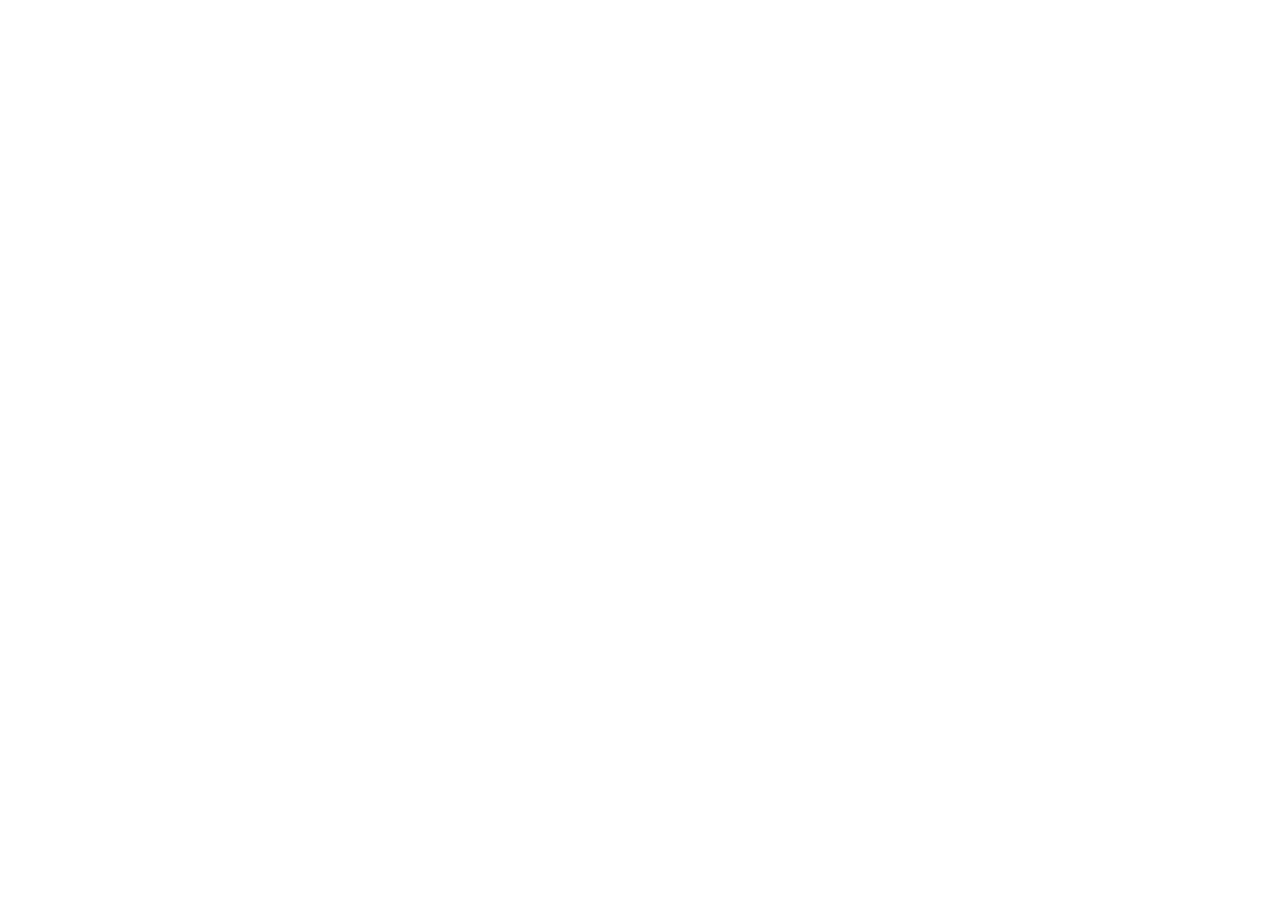
==== index.html @ 074ac1cf "Initial site from GalSol" ====
<!DOCTYPE html>
<html lang="en">
<head>
<meta charset="utf-8">
<meta name="viewport" content="width=device-width,initial-scale=1">
<title>Amazing Marriage wedding website</title>
</head>
<body>
</body>
</html>
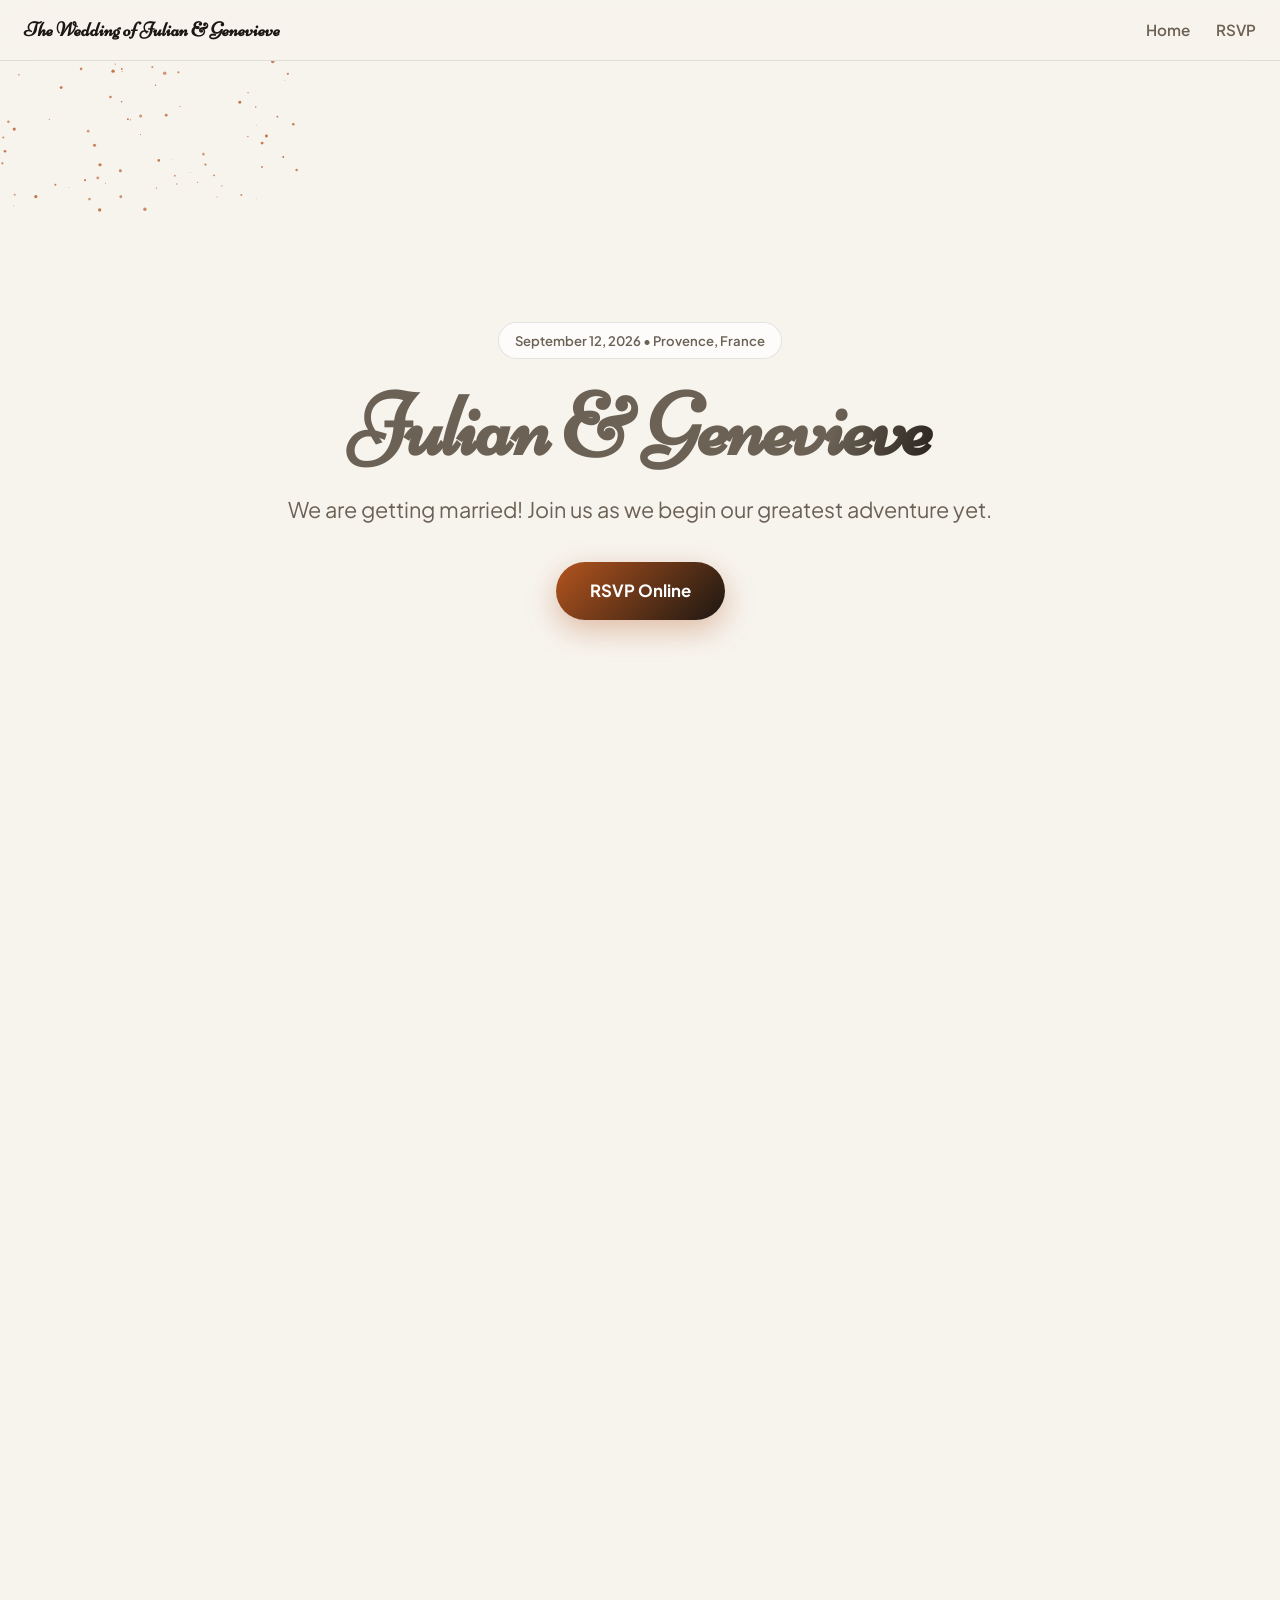
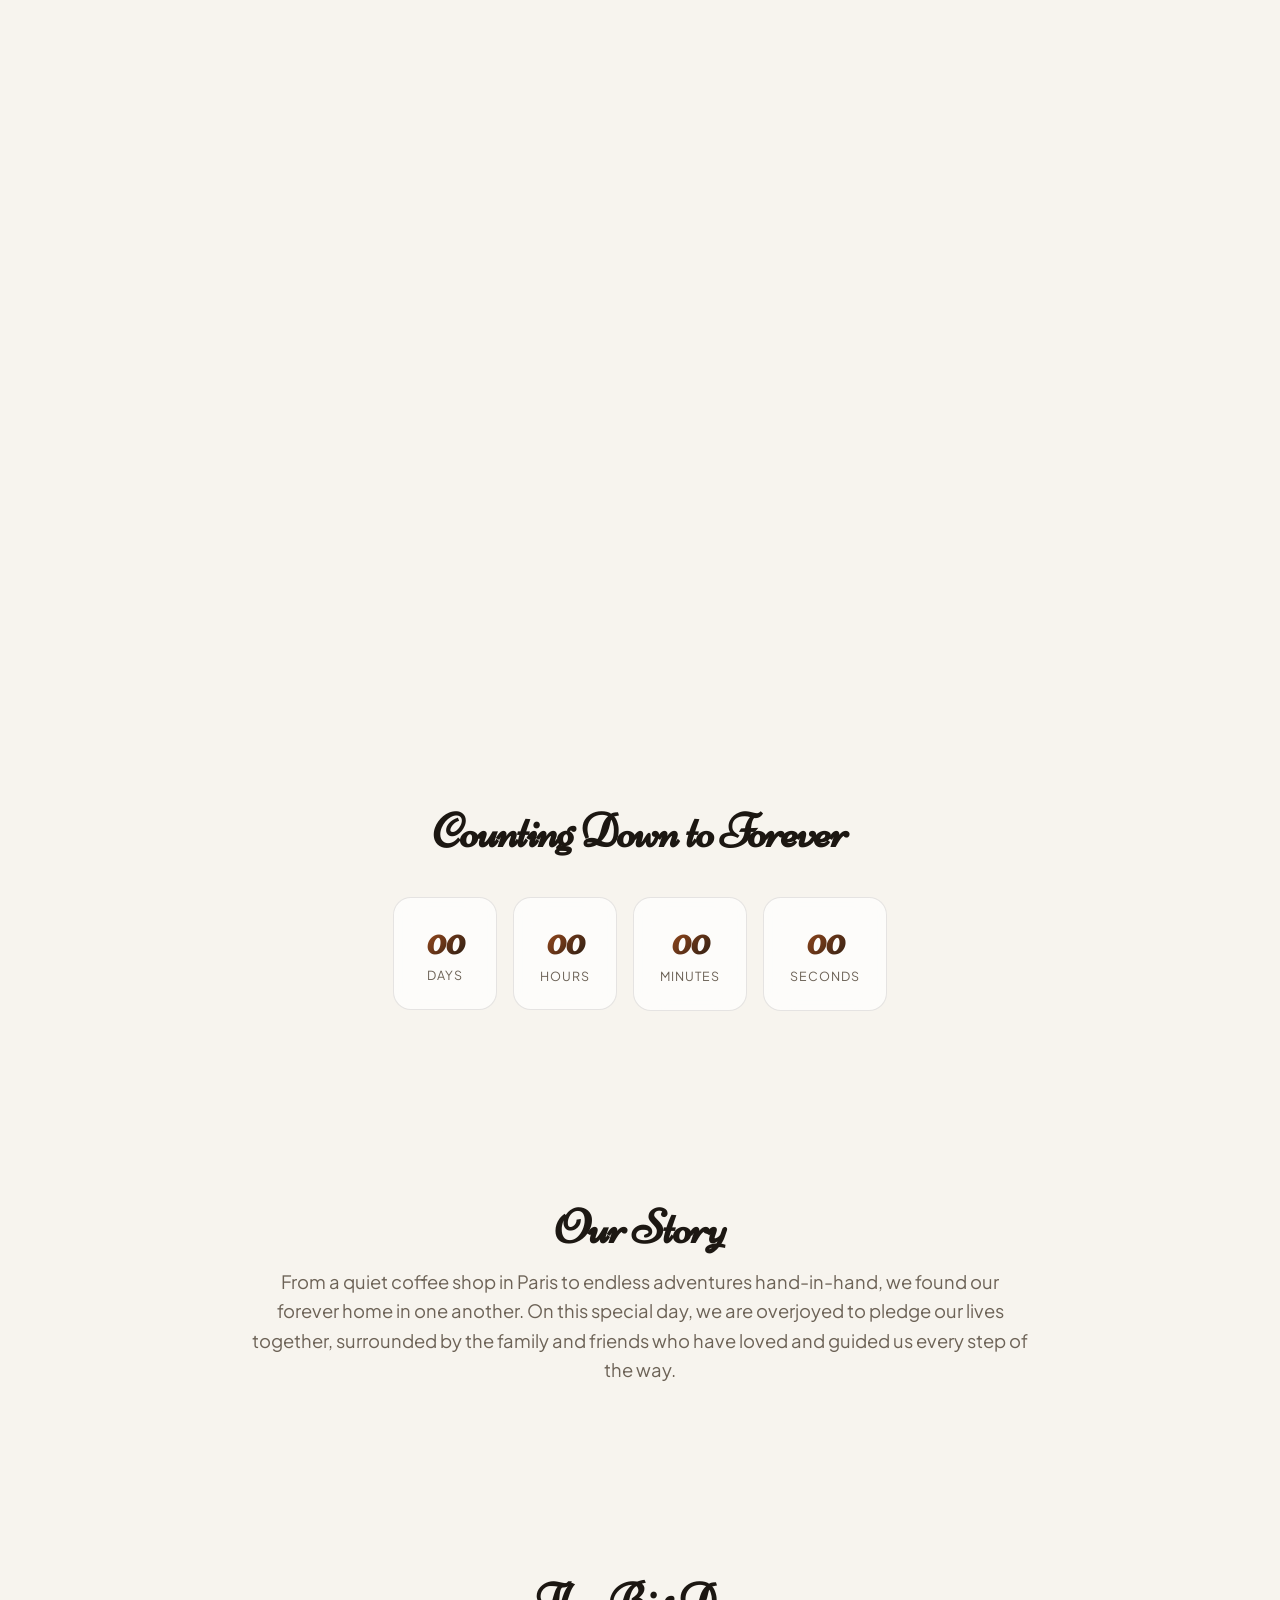
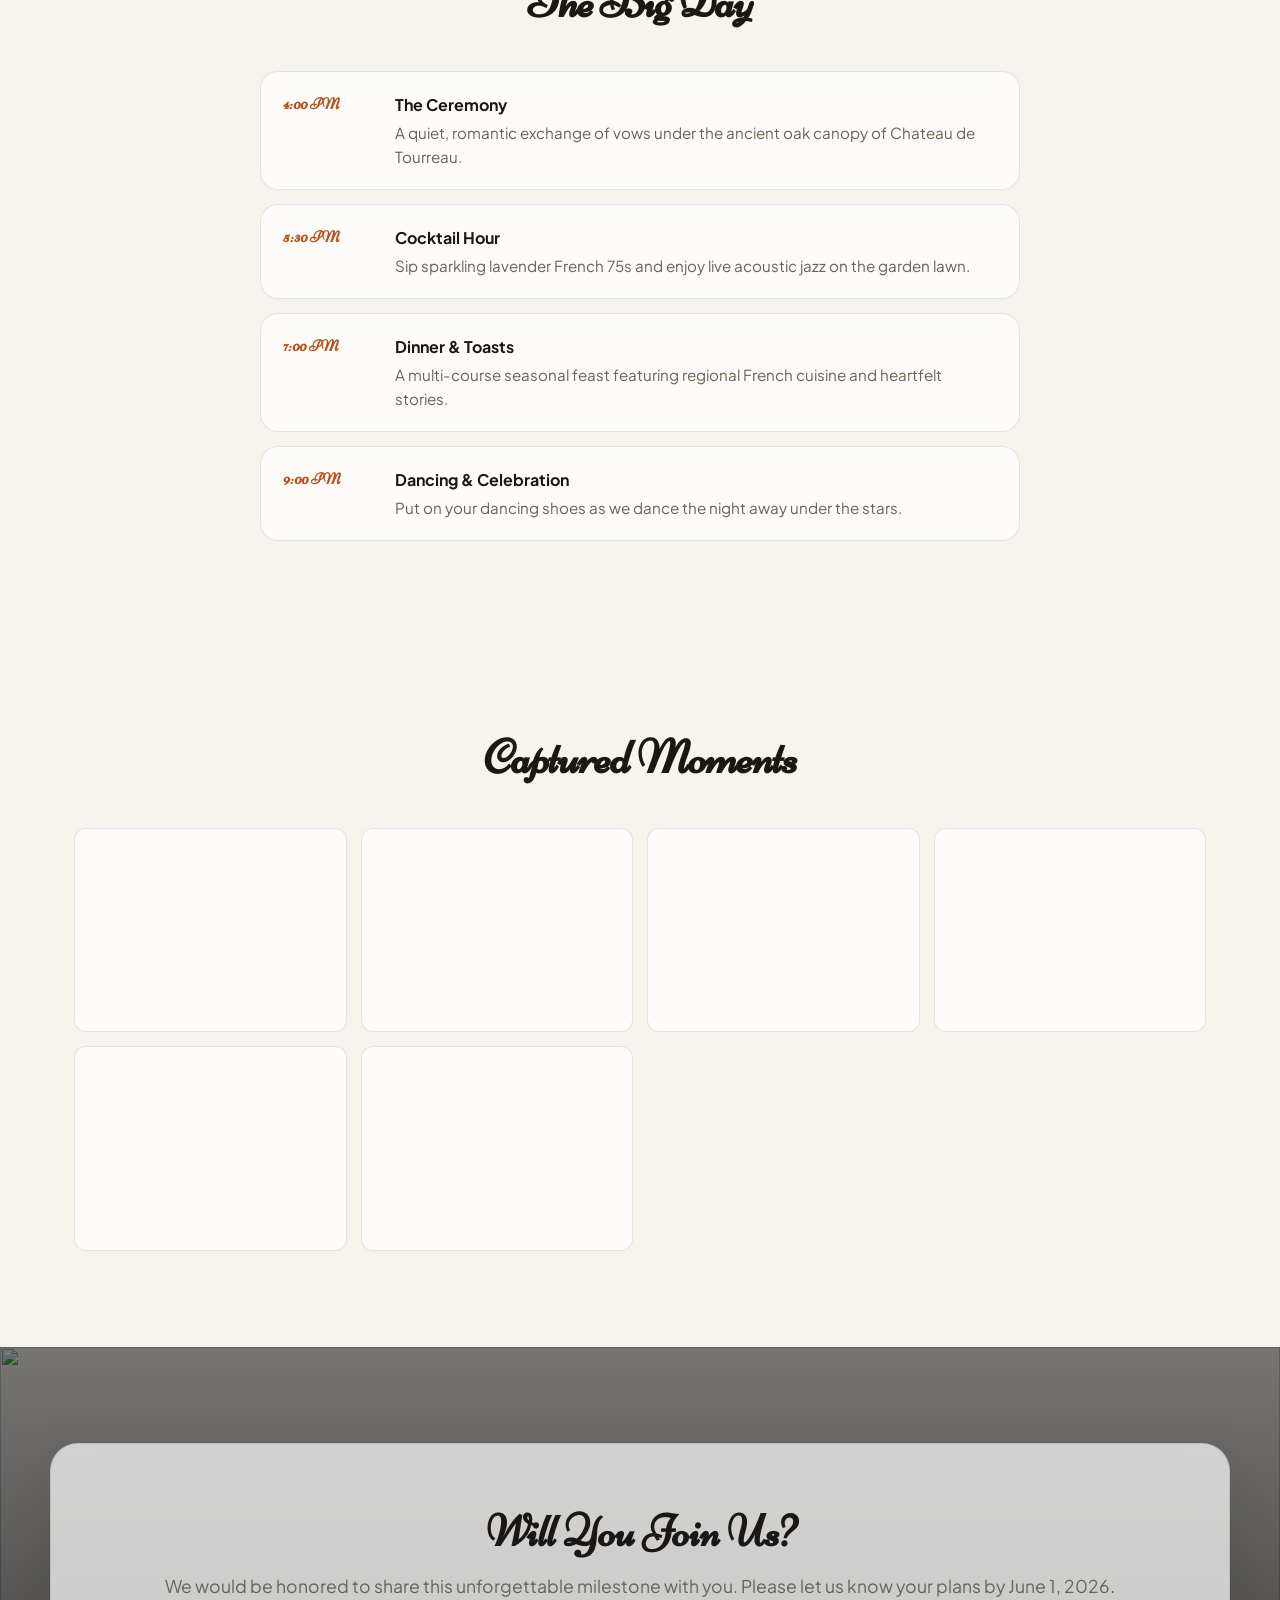
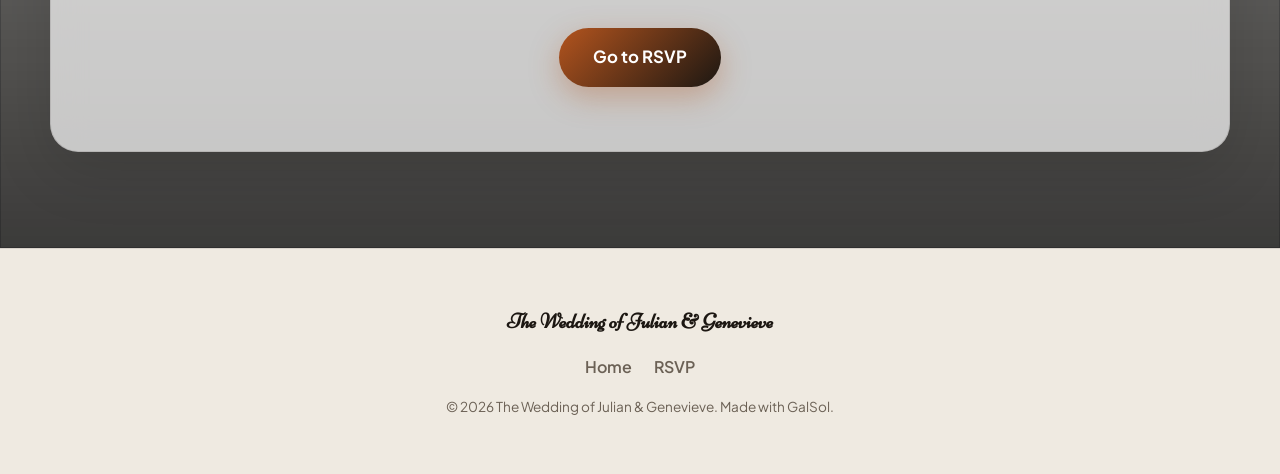
==== commit 238b24f3: "feat: generate site from GalSol UI library" ====
--- a/index.html
+++ b/index.html
@@ -3,8 +3,121 @@
 <head>
 <meta charset="utf-8">
 <meta name="viewport" content="width=device-width,initial-scale=1">
-<title>Amazing Marriage wedding website</title>
+<title>The Wedding of Julian &amp; Genevieve</title>
+<meta name="description" content="The Wedding of Julian &amp; Genevieve — details, schedule and registration.">
+<meta name="theme-color" content="#b3541e">
+<link rel="icon" href="data:image/svg+xml,%3Csvg%20xmlns%3D%22http%3A%2F%2Fwww.w3.org%2F2000%2Fsvg%22%20viewBox%3D%220%200%2064%2064%22%3E%3Cdefs%3E%3ClinearGradient%20id%3D%22g%22%20x1%3D%220%22%20y1%3D%220%22%20x2%3D%221%22%20y2%3D%221%22%3E%3Cstop%20offset%3D%220%22%20stop-color%3D%22%23b3541e%22%2F%3E%3Cstop%20offset%3D%221%22%20stop-color%3D%22%231c1712%22%2F%3E%3C%2FlinearGradient%3E%3C%2Fdefs%3E%3Crect%20width%3D%2264%22%20height%3D%2264%22%20rx%3D%2214%22%20fill%3D%22url(%23g)%22%2F%3E%3Ctext%20x%3D%2232%22%20y%3D%2243%22%20font-family%3D%22system-ui%2Csans-serif%22%20font-size%3D%2234%22%20font-weight%3D%22700%22%20fill%3D%22%23fff%22%20text-anchor%3D%22middle%22%3ET%3C%2Ftext%3E%3C%2Fsvg%3E">
+
+<meta property="og:type" content="website">
+<meta property="og:site_name" content="The Wedding of Julian &amp; Genevieve">
+<meta property="og:title" content="The Wedding of Julian &amp; Genevieve">
+<meta property="og:description" content="The Wedding of Julian &amp; Genevieve — details, schedule and registration.">
+
+
+<meta name="twitter:card" content="summary">
+<meta name="twitter:title" content="The Wedding of Julian &amp; Genevieve">
+<meta name="twitter:description" content="The Wedding of Julian &amp; Genevieve — details, schedule and registration.">
+
+<link rel="preconnect" href="https://fonts.googleapis.com">
+<link rel="preconnect" href="https://fonts.gstatic.com" crossorigin>
+<link href="https://fonts.googleapis.com/css2?family=Niconne&family=Plus+Jakarta+Sans:wght@400;500;600;700&display=swap" rel="stylesheet">
+<link rel="stylesheet" href="styles.css">
 </head>
 <body>
+<header class="nav" data-nav>
+  <a class="nav-brand" href="index.html">The Wedding of Julian &amp; Genevieve</a>
+  <nav class="nav-links"><a href="index.html">Home</a><a href="pages/rsvp.html">RSVP</a></nav>
+  <button class="nav-burger" aria-label="Menu" data-burger><span></span><span></span><span></span></button>
+</header>
+<main>
+<div class="scene-pin" style="--pin:1.5">
+<section class="hero sc-hold sc-zoom sc-depth" data-hero data-media data-sparkles data-scene data-pin>
+<div class="ms-media ms-g-warm" data-ms-video>
+    <img class="ms-poster" src="https://motion.galsol.in/v1/wedding-05.webp" alt="" aria-hidden="true" decoding="async">
+    <video class="ms-vid" muted playsinline loop preload="none" tabindex="-1" aria-hidden="true"
+      data-mp4="https://motion.galsol.in/v1/wedding-05.mp4"></video>
+  </div>
+  <div class="ms-scrim ms-scrim-medium"></div>
+  <div class="hero-bg" data-bg></div>
+  <div class="hero-inner">
+    <span class="hero-badge reveal">September 12, 2026 • Provence, France</span>
+    <h1 class="hero-title reveal txt-shiny">Julian &amp; Genevieve</h1>
+    <p class="hero-sub reveal">We are getting married! Join us as we begin our greatest adventure yet.</p>
+    <a class="btn btn-lg reveal btn-shine" href="pages/rsvp.html">RSVP Online</a>
+  </div>
+</section>
+</div>
+<section class="section countdown-section" id="countdown">
+  <div class="section-inner">
+    <h2 class="section-title reveal">Counting Down to Forever</h2>
+    <div class="countdown reveal" data-countdown="2026-09-12T16:00:00">
+      <div class="cd-unit"><span data-cd="days">00</span><small>Days</small></div>
+      <div class="cd-unit"><span data-cd="hours">00</span><small>Hours</small></div>
+      <div class="cd-unit"><span data-cd="mins">00</span><small>Minutes</small></div>
+      <div class="cd-unit"><span data-cd="secs">00</span><small>Seconds</small></div>
+    </div>
+  </div>
+</section>
+<section class="section fx-noise" id="about">
+  <div class="section-inner">
+    <div class="about-copy">
+      <h2 class="section-title reveal">Our Story</h2>
+      <p class="section-lead reveal">From a quiet coffee shop in Paris to endless adventures hand-in-hand, we found our forever home in one another. On this special day, we are overjoyed to pledge our lives together, surrounded by the family and friends who have loved and guided us every step of the way.</p>
+    </div>
+    
+  </div>
+</section>
+<section class="section" id="schedule">
+  <div class="section-inner">
+    <h2 class="section-title reveal">The Big Day</h2>
+    <div class="schedule">
+    <div class="sched-item reveal">
+      <div class="sched-time">4:00 PM</div>
+      <div class="sched-body"><div class="sched-title">The Ceremony</div><div class="sched-desc">A quiet, romantic exchange of vows under the ancient oak canopy of Chateau de Tourreau.</div></div>
+    </div>
+    <div class="sched-item reveal">
+      <div class="sched-time">5:30 PM</div>
+      <div class="sched-body"><div class="sched-title">Cocktail Hour</div><div class="sched-desc">Sip sparkling lavender French 75s and enjoy live acoustic jazz on the garden lawn.</div></div>
+    </div>
+    <div class="sched-item reveal">
+      <div class="sched-time">7:00 PM</div>
+      <div class="sched-body"><div class="sched-title">Dinner &amp; Toasts</div><div class="sched-desc">A multi-course seasonal feast featuring regional French cuisine and heartfelt stories.</div></div>
+    </div>
+    <div class="sched-item reveal">
+      <div class="sched-time">9:00 PM</div>
+      <div class="sched-body"><div class="sched-title">Dancing &amp; Celebration</div><div class="sched-desc">Put on your dancing shoes as we dance the night away under the stars.</div></div>
+    </div></div>
+  </div>
+</section>
+<section class="section" id="gallery">
+  <div class="section-inner">
+    <h2 class="section-title reveal">Captured Moments</h2>
+    <div class="gallery"><div class="gallery-item reveal" style="background-image:url('https://images.pexels.com/photos/954623/pexels-photo-954623.jpeg?auto=compress&amp;cs=tinysrgb&amp;fit=crop&amp;h=627&amp;w=1200')"></div><div class="gallery-item reveal" style="background-image:url('https://images.pexels.com/photos/20025867/pexels-photo-20025867.jpeg?auto=compress&amp;cs=tinysrgb&amp;fit=crop&amp;h=627&amp;w=1200')"></div><div class="gallery-item reveal" style="background-image:url('https://images.pexels.com/photos/7081180/pexels-photo-7081180.jpeg?auto=compress&amp;cs=tinysrgb&amp;fit=crop&amp;h=627&amp;w=1200')"></div><div class="gallery-item reveal" style="background-image:url('https://images.pexels.com/photos/5152571/pexels-photo-5152571.jpeg?auto=compress&amp;cs=tinysrgb&amp;fit=crop&amp;h=627&amp;w=1200')"></div><div class="gallery-item reveal" style="background-image:url('https://images.pexels.com/photos/38345870/pexels-photo-38345870.jpeg?auto=compress&amp;cs=tinysrgb&amp;fit=crop&amp;h=627&amp;w=1200')"></div><div class="gallery-item reveal" style="background-image:url('https://images.pexels.com/photos/15362122/pexels-photo-15362122.jpeg?auto=compress&amp;cs=tinysrgb&amp;fit=crop&amp;h=627&amp;w=1200')"></div></div>
+  </div>
+</section>
+<section class="section cta" id="register" data-media>
+<div class="ms-media ms-g-warm" data-ms-video>
+    <img class="ms-poster" src="https://motion.galsol.in/v1/bokeh-warm-02.webp" alt="" aria-hidden="true" decoding="async">
+    <video class="ms-vid" muted playsinline loop preload="none" tabindex="-1" aria-hidden="true"
+      data-mp4="https://motion.galsol.in/v1/bokeh-warm-02.mp4"></video>
+  </div>
+  <div class="ms-scrim ms-scrim-heavy"></div>
+  <div class="section-inner cta-inner reveal">
+    <h2 class="cta-title">Will You Join Us?</h2>
+    <p class="cta-sub">We would be honored to share this unforgettable milestone with you. Please let us know your plans by June 1, 2026.</p>
+    <a class="btn btn-lg" href="pages/rsvp.html">Go to RSVP</a>
+  </div>
+</section>
+</main>
+<footer class="footer reveal">
+  <div class="footer-inner">
+    <div class="footer-brand">The Wedding of Julian &amp; Genevieve</div>
+    <nav class="footer-links"><a href="index.html">Home</a><a href="pages/rsvp.html">RSVP</a></nav>
+    <div class="footer-copy">© 2026 The Wedding of Julian &amp; Genevieve. Made with GalSol.</div>
+  </div>
+</footer>
+
+<script src="script.js"></script>
+
 </body>
 </html>
--- a/styles.css
+++ b/styles.css
@@ -0,0 +1,285 @@
+:root{
+  --bg:#f7f4ee;--bg2:#efeae1;--surface:rgba(255,255,255,.7);--border:rgba(20,16,10,.10);
+  --text:#1c1712;--muted:#6b6155;
+  --accent:#b3541e;--accent2:#1c1712;--on-accent:#ffffff;
+  --grad:linear-gradient(135deg,var(--accent),var(--accent2));
+  /* drives html{color-scheme} so the browser paints native UI (scrollbars,
+     form controls) to match the palette instead of defaulting to white */
+  --scheme:light;
+  --font-display:'Niconne', cursive;--font-body:'Plus Jakarta Sans', system-ui, sans-serif;
+  --radius:18px;--radius-sm:12px;--radius-lg:28px;
+  --shadow:0 20px 60px rgba(0,0,0,.12);
+  --shadow-sm:0 8px 24px rgba(0,0,0,.08);
+  --maxw:1180px;--ease:cubic-bezier(.22,1,.36,1);
+}
+
+
+*{box-sizing:border-box}html{scroll-behavior:smooth}
+body{margin:0;background:var(--bg);color:var(--text);font-family:var(--font-body);line-height:1.6;-webkit-font-smoothing:antialiased;overflow-x:hidden}
+/* Scrollbar — themed from the palette. Without this the OS default (a white
+   bar with arrow buttons) sits against the dark page and breaks the whole look.
+   color-scheme tells the browser to render native UI dark for dark palettes. */
+html{color-scheme:var(--scheme)}
+*{scrollbar-width:thin;scrollbar-color:var(--accent) transparent}
+::-webkit-scrollbar{width:10px;height:10px}
+::-webkit-scrollbar-track{background:transparent}
+::-webkit-scrollbar-thumb{background:linear-gradient(180deg,var(--accent),var(--accent2));border-radius:20px;border:2px solid transparent;background-clip:padding-box}
+::-webkit-scrollbar-thumb:hover{filter:brightness(1.15)}
+::-webkit-scrollbar-corner{background:transparent}
+img{max-width:100%;display:block}
+a{color:inherit;text-decoration:none}
+h1,h2,h3{font-family:var(--font-display);font-weight:700;line-height:1.05;margin:0}
+.section-inner,.hero-inner,.footer-inner{max-width:var(--maxw);margin:0 auto;padding:0 24px}
+
+/* buttons */
+.btn{display:inline-flex;align-items:center;gap:8px;background:var(--grad);color:var(--on-accent);font-weight:700;
+  padding:13px 26px;border-radius:999px;box-shadow:0 10px 30px color-mix(in srgb,var(--accent) 35%,transparent);
+  transition:transform .2s var(--ease),filter .2s}
+.btn:hover{transform:translateY(-2px);filter:brightness(1.07)}
+.btn-lg{padding:16px 34px;font-size:1.05rem}
+
+/* nav — glassy sticky */
+.nav{position:sticky;top:0;z-index:50;display:flex;align-items:center;justify-content:space-between;gap:16px;
+  padding:14px 24px;background:color-mix(in srgb,var(--bg) 62%,transparent);backdrop-filter:blur(16px) saturate(140%);
+  -webkit-backdrop-filter:blur(16px) saturate(140%);border-bottom:1px solid var(--border)}
+.nav-brand{font-family:var(--font-display);font-weight:700;font-size:1.25rem}
+.nav-links{display:flex;gap:26px}
+.nav-links a{color:var(--muted);font-weight:600;font-size:.95rem;transition:color .15s}
+.nav-links a:hover{color:var(--text)}
+.nav-burger{display:none;flex-direction:column;gap:5px;background:none;border:0;cursor:pointer;padding:6px}
+.nav-burger span{width:24px;height:2px;background:var(--text);border-radius:2px;transition:.25s}
+
+/* hero — full viewport, gradient-mesh background, cinematic type */
+.hero{position:relative;min-height:92vh;display:flex;align-items:center;overflow:hidden}
+.hero-bg{position:absolute;inset:-20%;z-index:0;filter:blur(60px);opacity:.85;
+  background:
+    radial-gradient(40% 40% at 20% 25%,color-mix(in srgb,var(--accent) 70%,transparent),transparent),
+    radial-gradient(45% 45% at 82% 30%,color-mix(in srgb,var(--accent2) 70%,transparent),transparent),
+    radial-gradient(40% 40% at 60% 90%,color-mix(in srgb,var(--accent) 45%,transparent),transparent);
+  animation:heroFloat 16s var(--ease) infinite alternate}
+@keyframes heroFloat{to{transform:translate3d(3%,-3%,0) scale(1.1)}}
+.hero-inner{position:relative;z-index:1;text-align:center;padding-top:80px;padding-bottom:80px;width:100%}
+.hero-badge{display:inline-block;padding:7px 16px;border-radius:999px;background:var(--surface);border:1px solid var(--border);
+  backdrop-filter:blur(10px);font-size:.82rem;font-weight:600;color:var(--muted);margin-bottom:22px}
+.hero-title{font-size:clamp(2.6rem,7vw,5.5rem);letter-spacing:-.02em;margin-bottom:20px;max-width:16ch;margin-inline:auto}
+.hero-sub{font-size:clamp(1.05rem,2vw,1.35rem);color:var(--muted);max-width:52ch;margin:0 auto 34px}
+
+/* sections */
+.section{padding:96px 0;position:relative}
+.section-title{font-size:clamp(1.9rem,4vw,3rem);letter-spacing:-.02em;margin-bottom:14px;text-align:center}
+.section-lead{color:var(--muted);font-size:1.15rem;max-width:60ch;margin:0 auto;text-align:center}
+/* About with a photograph becomes a two-column split; without one the
+   markup is unchanged and the centred column above still applies. */
+.about-split{display:grid;grid-template-columns:1fr 1fr;gap:clamp(24px,5vw,64px);align-items:center;text-align:left}
+.about-split .section-title,.about-split .section-lead{text-align:left;margin:0}
+.about-split .about-media{border-radius:var(--radius);overflow:hidden;box-shadow:var(--shadow);border:1px solid var(--border)}
+.about-split .about-media img{width:100%;height:100%;max-height:520px;object-fit:cover;display:block}
+@media(max-width:820px){.about-split{grid-template-columns:1fr;text-align:center}
+  .about-split .section-title,.about-split .section-lead{text-align:center;margin-inline:auto}}
+
+/* glass cards + grids */
+.grid{display:grid;gap:22px;margin-top:44px}
+.grid-cards{grid-template-columns:repeat(auto-fill,minmax(230px,1fr))}
+.card{background:var(--surface);border:1px solid var(--border);border-radius:var(--radius);padding:24px;
+  backdrop-filter:blur(18px) saturate(140%);-webkit-backdrop-filter:blur(18px) saturate(140%);box-shadow:var(--shadow-sm);
+  transition:transform .25s var(--ease),border-color .25s}
+.card:hover{transform:translateY(-6px);border-color:color-mix(in srgb,var(--accent) 55%,var(--border))}
+.speaker{text-align:center}
+.speaker-photo{width:110px;height:110px;border-radius:50%;margin:0 auto 16px;background:var(--grad);background-size:cover;background-position:center}
+.speaker-name{font-weight:700;font-size:1.1rem}
+.speaker-role{color:var(--muted);font-size:.9rem;margin-top:3px}
+
+/* schedule */
+.schedule{max-width:760px;margin:44px auto 0;display:flex;flex-direction:column;gap:14px}
+.sched-item{display:flex;gap:20px;align-items:flex-start;background:var(--surface);border:1px solid var(--border);
+  border-radius:var(--radius);padding:20px 22px;backdrop-filter:blur(14px)}
+.sched-time{font-family:var(--font-display);font-weight:700;color:var(--accent);min-width:92px}
+.sched-title{font-weight:700}
+.sched-desc{color:var(--muted);font-size:.95rem;margin-top:3px}
+
+/* countdown */
+.countdown{display:flex;justify-content:center;gap:16px;flex-wrap:wrap;margin-top:40px}
+.cd-unit{background:var(--surface);border:1px solid var(--border);border-radius:var(--radius);padding:22px 26px;
+  min-width:104px;text-align:center;backdrop-filter:blur(14px)}
+.cd-unit span{display:block;font-family:var(--font-display);font-size:2.6rem;font-weight:700;line-height:1;
+  background:var(--grad);-webkit-background-clip:text;background-clip:text;color:transparent}
+.cd-unit small{color:var(--muted);font-size:.78rem;text-transform:uppercase;letter-spacing:.08em}
+
+/* gallery */
+.gallery{display:grid;grid-template-columns:repeat(auto-fill,minmax(220px,1fr));gap:14px;margin-top:44px}
+.gallery-item{aspect-ratio:4/3;border-radius:var(--radius-sm);background-size:cover;background-position:center;
+  background-color:var(--surface);border:1px solid var(--border);transition:transform .25s}
+.gallery-item:hover{transform:scale(1.03)}
+
+/* cta */
+.cta-inner{text-align:center;background:var(--surface);border:1px solid var(--border);border-radius:var(--radius-lg);
+  padding:64px 32px;backdrop-filter:blur(18px);box-shadow:var(--shadow)}
+.cta-title{font-size:clamp(1.8rem,4vw,2.8rem);margin-bottom:12px}
+.cta-sub{color:var(--muted);font-size:1.1rem;margin-bottom:28px}
+
+/* form embed */
+.form-embed{max-width:720px;margin:40px auto 0}
+.form-embed iframe{width:100%;height:760px;border:0;border-radius:var(--radius);background:#fff}
+
+/* footer */
+.footer{border-top:1px solid var(--border);padding:56px 24px;background:var(--bg2)}
+.footer-inner{display:flex;flex-direction:column;align-items:center;gap:16px;text-align:center}
+.footer-brand{font-family:var(--font-display);font-weight:700;font-size:1.3rem}
+.footer-links{display:flex;gap:22px;flex-wrap:wrap;justify-content:center}
+.footer-links a{color:var(--muted);font-weight:600;transition:color .15s}
+.footer-links a:hover{color:var(--text)}
+.footer-copy{color:var(--muted);font-size:.85rem}
+
+/* scroll-reveal */
+.reveal{opacity:0;transform:translateY(24px);transition:opacity .7s var(--ease),transform .7s var(--ease)}
+.reveal.in{opacity:1;transform:none}
+@media (prefers-reduced-motion:reduce){.reveal{opacity:1;transform:none}.hero-bg{animation:none}}
+
+/* responsive */
+@media (max-width:760px){
+  .nav-links{position:fixed;inset:64px 0 auto 0;flex-direction:column;gap:0;background:color-mix(in srgb,var(--bg) 94%,transparent);
+    backdrop-filter:blur(18px);border-bottom:1px solid var(--border);padding:10px 24px;transform:translateY(-140%);transition:transform .3s var(--ease)}
+  .nav.open .nav-links{transform:none}
+  .nav-links a{padding:14px 0;border-bottom:1px solid var(--border)}
+  .nav-burger{display:flex}
+  .nav.open .nav-burger span:nth-child(1){transform:translateY(7px) rotate(45deg)}
+  .nav.open .nav-burger span:nth-child(2){opacity:0}
+  .nav.open .nav-burger span:nth-child(3){transform:translateY(-7px) rotate(-45deg)}
+  .section{padding:64px 0}
+}
+
+
+/* ── effects kit ── */
+/* fx:txt-gradient */ .txt-gradient{background:var(--grad);-webkit-background-clip:text;background-clip:text;color:transparent}
+/* fx:data-typewriter */ .tw-caret::after{content:'';display:inline-block;width:.6ch;height:1.05em;background:var(--accent);margin-left:2px;vertical-align:-2px;animation:fxblink 1s step-end infinite}@keyframes fxblink{50%{opacity:0}}
+/* fx:data-flip */ [data-flip]>span{display:inline-block;transition:transform .5s var(--ease),opacity .5s;transform-origin:50% 100%}
+/* fx:btn-shine */ .btn-shine{position:relative;overflow:hidden}.btn-shine::after{content:'';position:absolute;inset:0;background:linear-gradient(120deg,transparent 30%,rgba(255,255,255,.4),transparent 70%);transform:translateX(-130%);transition:transform .7s var(--ease)}.btn-shine:hover::after{transform:translateX(130%)}
+/* fx:btn-borderglow */ .btn-borderglow{position:relative;z-index:0;background:var(--bg2);color:var(--text)}.btn-borderglow::before{content:'';position:absolute;inset:-2px;border-radius:inherit;background:conic-gradient(from 0deg,var(--accent),var(--accent2),var(--accent));z-index:-2;animation:fxspin 3.2s linear infinite}.btn-borderglow::after{content:'';position:absolute;inset:1.5px;border-radius:inherit;background:var(--bg2);z-index:-1}@keyframes fxspin{to{transform:rotate(360deg)}}
+/* fx:data-glow */ [data-glow]{position:relative}[data-glow]::before{content:'';position:absolute;inset:0;border-radius:inherit;padding:1.5px;background:radial-gradient(200px circle at var(--gx,50%) var(--gy,50%),var(--accent),transparent 60%);-webkit-mask:linear-gradient(#000 0 0) content-box,linear-gradient(#000 0 0);-webkit-mask-composite:xor;mask-composite:exclude;opacity:0;transition:opacity .3s;pointer-events:none}[data-glow]:hover::before{opacity:1}
+/* fx:fx-aurora */ .fx-aurora{position:relative;overflow:hidden}.fx-aurora::before{content:'';position:absolute;inset:-30%;z-index:0;filter:blur(70px);opacity:.7;background:radial-gradient(35% 35% at 25% 30%,var(--accent),transparent),radial-gradient(35% 35% at 75% 35%,var(--accent2),transparent),radial-gradient(40% 40% at 55% 85%,var(--accent),transparent);animation:fxfloat 18s var(--ease) infinite alternate}.fx-aurora>*{position:relative;z-index:1}@keyframes fxfloat{to{transform:translate(4%,-4%) scale(1.15)}}
+/* fx:fx-dotgrid */ .fx-dotgrid{position:relative}.fx-dotgrid::before{content:'';position:absolute;inset:0;z-index:0;background-image:radial-gradient(circle,color-mix(in srgb,var(--text) 16%,transparent) 1px,transparent 1px);background-size:22px 22px;-webkit-mask-image:radial-gradient(65% 55% at 50% 40%,#000,transparent);mask-image:radial-gradient(65% 55% at 50% 40%,#000,transparent)}.fx-dotgrid>*{position:relative;z-index:1}
+/* fx:data-spotlight */ [data-spotlight]{position:relative}[data-spotlight]::after{content:'';position:absolute;inset:0;z-index:0;pointer-events:none;background:radial-gradient(420px circle at var(--spx,50%) var(--spy,50%),color-mix(in srgb,var(--accent) 22%,transparent),transparent 70%);opacity:0;transition:opacity .3s}[data-spotlight]:hover::after{opacity:1}[data-spotlight]>*{position:relative;z-index:1}
+/* fx:marquee */ .marquee{overflow:hidden;--gap:2rem;-webkit-mask-image:linear-gradient(90deg,transparent,#000 8%,#000 92%,transparent);mask-image:linear-gradient(90deg,transparent,#000 8%,#000 92%,transparent)}.marquee-track{display:flex;gap:var(--gap);width:max-content;animation:fxmarquee 28s linear infinite}.marquee:hover .marquee-track{animation-play-state:paused}@keyframes fxmarquee{to{transform:translateX(calc(-50% - var(--gap)/2))}}
+/* fx:bento */ .bento{display:grid;grid-template-columns:repeat(4,1fr);gap:16px;margin-top:44px}.bento>*{background:var(--surface);border:1px solid var(--border);border-radius:var(--radius);padding:24px;backdrop-filter:blur(14px)}.bento .b-wide{grid-column:span 2}.bento .b-tall{grid-row:span 2}@media(max-width:760px){.bento{grid-template-columns:repeat(2,1fr)}.bento .b-wide{grid-column:span 2}}
+/* fx:data-nav-spotlight */ [data-nav-spotlight]{position:relative;overflow:hidden}[data-nav-spotlight]::before{content:'';position:absolute;inset:0;pointer-events:none;background:radial-gradient(110px circle at var(--nspx,-999px) 50%,color-mix(in srgb,var(--accent) 24%,transparent),transparent 70%);opacity:0;transition:opacity .3s}[data-nav-spotlight]:hover::before{opacity:1}[data-nav-spotlight] .nav-ind{position:absolute;bottom:0;height:2px;background:var(--grad);border-radius:2px;transition:left .35s var(--ease),width .35s var(--ease);pointer-events:none}
+/* fx:data-dock */ [data-dock]{display:inline-flex;align-items:flex-end;gap:10px;padding:10px 14px;background:var(--surface);border:1px solid var(--border);border-radius:22px;backdrop-filter:blur(16px);box-shadow:var(--shadow-sm)}[data-dock]>*{transition:transform .18s var(--ease);transform-origin:bottom center;will-change:transform}
+/* fx:data-carousel */ [data-carousel]{position:relative}[data-carousel] .car-track{display:flex;gap:16px;overflow-x:auto;scroll-snap-type:x mandatory;scrollbar-width:none;-ms-overflow-style:none}[data-carousel] .car-track::-webkit-scrollbar{display:none}[data-carousel] .car-slide{flex:0 0 auto;scroll-snap-align:center}[data-carousel] .car-btn{position:absolute;top:42%;transform:translateY(-50%);width:40px;height:40px;border-radius:50%;background:var(--surface);border:1px solid var(--border);color:var(--text);cursor:pointer;display:grid;place-items:center;backdrop-filter:blur(12px);z-index:2;font-size:1.2rem;line-height:1}[data-carousel] .car-btn:hover{border-color:var(--accent)}[data-carousel] .car-prev{left:-10px}[data-carousel] .car-next{right:-10px}[data-carousel] .car-dots{display:flex;gap:7px;justify-content:center;margin-top:18px}[data-carousel] .car-dot{width:7px;height:7px;border-radius:99px;background:var(--border);border:0;cursor:pointer;transition:.25s var(--ease)}[data-carousel] .car-dot.on{background:var(--accent);width:22px}
+/* fx:fx-meteors */ .fx-meteors{position:relative;overflow:hidden}.fx-meteors .meteor{position:absolute;top:-8%;width:2px;height:2px;border-radius:50%;background:var(--accent);box-shadow:0 0 9px var(--accent);animation:fxmeteor linear infinite;z-index:0}.fx-meteors .meteor::after{content:'';position:absolute;top:50%;transform:translateY(-50%);width:90px;height:1px;background:linear-gradient(90deg,var(--accent),transparent)}@keyframes fxmeteor{0%{transform:translate(0,0) rotate(215deg);opacity:1}70%{opacity:1}100%{transform:translate(-760px,760px) rotate(215deg);opacity:0}}.fx-meteors>*:not(.meteor){position:relative;z-index:1}
+/* fx:fx-noise */ .fx-noise{position:relative}.fx-noise::after{content:'';position:absolute;inset:0;pointer-events:none;z-index:2;opacity:.05;mix-blend-mode:overlay;background-image:url("data:image/svg+xml,%3Csvg xmlns='http://www.w3.org/2000/svg' width='140' height='140'%3E%3Cfilter id='n'%3E%3CfeTurbulence type='fractalNoise' baseFrequency='.85' numOctaves='3'/%3E%3C/filter%3E%3Crect width='140' height='140' filter='url(%23n)'/%3E%3C/svg%3E")}
+/* fx:data-encrypt */ [data-encrypt]{position:relative;overflow:hidden}[data-encrypt] .enc{position:absolute;inset:0;z-index:1;font-family:'JetBrains Mono',ui-monospace,monospace;font-size:10px;line-height:1.15;color:color-mix(in srgb,var(--accent) 75%,transparent);word-break:break-all;padding:6px;opacity:0;transition:opacity .35s;pointer-events:none;-webkit-mask-image:radial-gradient(170px at var(--ex,50%) var(--ey,50%),#000,transparent);mask-image:radial-gradient(170px at var(--ex,50%) var(--ey,50%),#000,transparent)}[data-encrypt]:hover .enc{opacity:1}[data-encrypt]>*:not(.enc){position:relative;z-index:2}
+/* fx:txt-shiny */ .txt-shiny{background:linear-gradient(110deg,var(--muted) 40%,var(--text) 50%,var(--muted) 60%);background-size:200% 100%;-webkit-background-clip:text;background-clip:text;color:transparent;animation:fxshine 3.2s linear infinite}@keyframes fxshine{to{background-position:-200% 0}}
+/* fx:data-magnetlines */ [data-magnetlines]{display:grid;place-items:center}[data-magnetlines] span{display:block;width:2px;height:26px;border-radius:2px;background:color-mix(in srgb,var(--accent) 75%,transparent);transform:rotate(var(--rot,-10deg));transition:transform .25s var(--ease);will-change:transform}
+
+/* ── media tier ── */
+
+/* ── media tier: footage behind a section ── */
+[data-media]{position:relative;isolation:isolate;overflow:hidden}
+/* negative z sits above the section's own background but below every
+   z-index:0 child — which is where effects.js puts its canvases */
+.ms-media{position:absolute;inset:0;z-index:-2;pointer-events:none}
+.ms-media .ms-poster,.ms-media .ms-vid{position:absolute;inset:0;width:100%;height:100%;object-fit:cover;display:block}
+.ms-media .ms-vid{opacity:0;transition:opacity .6s var(--ease)}
+.ms-media .ms-vid.ms-on{opacity:1}
+.ms-media.ms-flip .ms-poster,.ms-media.ms-flip .ms-vid{transform:scaleX(-1)}
+/* grades — the same clip reads as a different film per palette, which is
+   what stops ten sites sharing one mood from looking like ten of the same */
+.ms-g-cool .ms-poster,.ms-g-cool .ms-vid{filter:saturate(.85) hue-rotate(-12deg) contrast(1.06)}
+.ms-g-warm .ms-poster,.ms-g-warm .ms-vid{filter:saturate(1.12) hue-rotate(10deg) brightness(1.02)}
+.ms-g-mono .ms-poster,.ms-g-mono .ms-vid{filter:grayscale(1) contrast(1.12)}
+.ms-g-brand .ms-poster,.ms-g-brand .ms-vid{filter:grayscale(1) contrast(1.05)}
+.ms-g-brand::after{content:'';position:absolute;inset:0;background:var(--grad);mix-blend-mode:color;opacity:.85}
+/* SCRIM = DIM, NOT TINT.
+   This used to be color-mix(var(--bg)) — on a dark-blue palette that laid
+   a blue wash over the footage and made a black night road look painted.
+   Real footage already has its own colour; the scrim's only job is
+   contrast under the copy, so it is NEUTRAL BLACK. Tinting is opt-in via
+   the ms-g-* grades, where the author actually asked for it. */
+.ms-scrim{position:absolute;inset:0;z-index:-1;pointer-events:none}
+.ms-scrim-light{background:linear-gradient(180deg,rgba(0,0,0,.18),rgba(0,0,0,.42))}
+.ms-scrim-medium{background:linear-gradient(180deg,rgba(0,0,0,.34),rgba(0,0,0,.58))}
+.ms-scrim-heavy{background:linear-gradient(180deg,rgba(0,0,0,.52),rgba(0,0,0,.76))}
+.ms-scrim-bottom{background:linear-gradient(180deg,transparent 28%,rgba(0,0,0,.82))}
+/* flat, even dim — for footage that is already dark and just needs holding back */
+.ms-scrim-dim{background:rgba(0,0,0,.42)}
+@media (max-width:600px){.ms-scrim{background:linear-gradient(180deg,rgba(0,0,0,.45),rgba(0,0,0,.68))}}
+/* Overlay zone — clips a Tier A effect's canvas to part of the section.
+   The effects insert their canvas as the first child at z-index 0, so a
+   mask on the section's ::after cannot reach them; a clip-path on a
+   wrapper class does, and costs nothing. */
+[data-fx-zone="top"]>canvas{clip-path:inset(0 0 50% 0)}
+[data-fx-zone="bottom"]>canvas{clip-path:inset(50% 0 0 0)}
+@media (prefers-reduced-motion:reduce){.ms-media .ms-vid{display:none}}
+
+
+/* ── scene layer ── */
+
+/* ── scene layer ── */
+/* registering the properties makes them real numbers rather than
+   substituted strings; harmless where @property is unsupported */
+@property --p{syntax:'<number>';inherits:true;initial-value:0}
+@property --vp{syntax:'<number>';inherits:true;initial-value:1}
+[data-scene]{position:relative;will-change:transform,opacity,filter}
+/* the spacer is what the page scrolls through while the scene holds still */
+.scene-pin{position:relative;height:calc((1 + var(--pin,1))*100vh)}
+.scene-pin>[data-pin]{position:sticky;top:0;height:100vh;overflow:hidden;display:flex;flex-direction:column;justify-content:center}
+[data-scene].sc-zoom .ms-media{transform:scale(calc(1 + var(--p,0)*.18));transform-origin:50% 50%}
+[data-scene].sc-rise .hero-inner,[data-scene].sc-rise .section-inner{
+    transform:translateY(calc((1 - var(--vp,1))*46px));opacity:var(--vp,1)}
+[data-scene].sc-hold .hero-inner,[data-scene].sc-hold .section-inner{
+    transform:translateY(calc(var(--p,0)*-16vh));
+    opacity:calc(1 - max(0,(var(--p,0) - .68))*3.1)}
+[data-scene].sc-depth{
+    transform:scale(calc(1 - max(0,(var(--p,0) - .7))*.3));
+    filter:blur(calc(max(0,(var(--p,0) - .74))*18px));
+    opacity:calc(1 - max(0,(var(--p,0) - .78))*3.4)}
+[data-scene].sc-parallax .ms-media{transform:translateY(calc((var(--p,0) - .5)*13vh)) scale(1.16)}
+[data-scene].sc-wipe{clip-path:inset(calc((1 - var(--vp,1))*46%) 0 0 0)}
+[data-scene].sc-letterbox::before,[data-scene].sc-letterbox::after{
+    content:'';position:absolute;left:0;right:0;height:calc(var(--p,0)*9vh);background:#000;z-index:3;pointer-events:none}
+    [data-scene].sc-letterbox::before{top:0}[data-scene].sc-letterbox::after{bottom:0}
+
+.grid-scene{position:relative;overflow:hidden;background:var(--bg)}
+.grid-wrap{position:absolute;top:50%;left:50%;width:300vw;height:300vh;
+  display:grid;grid-template-columns:repeat(3,1fr);grid-template-rows:repeat(3,1fr);gap:0;
+  transform:translate(-50%,-50%) scale(calc(1 - var(--p,0)*0.6667));
+  transform-origin:50% 50%;will-change:transform}
+.grid-cell{position:relative;overflow:hidden;background:var(--bg2)}
+.grid-cell img,.grid-cell video{width:100%;height:100%;object-fit:cover;display:block}
+/* the surrounding tiles are invisible until the pull-back starts, so the
+   first frame is a clean full-bleed hero and nothing flashes at the edges */
+.grid-cell.gc-out{opacity:calc(var(--p,0)*3.2);transition:none}
+.grid-cell.gc-mid{display:flex;align-items:center;justify-content:center;background:transparent}
+/* hero copy shrinks with the grid, so it stays legible as the tile does */
+.grid-cell.gc-mid>*{transform:scale(calc(1 + var(--p,0)*1.4));transform-origin:50% 50%}
+@media (max-width:760px){
+  /* a 3×3 pull-back on a phone leaves nine unreadable postage stamps —
+     the tiles become a normal vertical run instead */
+  .grid-wrap{position:static;width:auto;height:auto;transform:none;
+    grid-template-columns:repeat(2,1fr);grid-template-rows:none}
+  .grid-cell{aspect-ratio:1/1}
+  .grid-cell.gc-out{opacity:1}
+  .grid-cell.gc-mid{grid-column:1/-1;aspect-ratio:auto;min-height:70svh}
+  .grid-cell.gc-mid>*{transform:none}
+}
+@media (prefers-reduced-motion:reduce){
+  .grid-wrap{transform:translate(-50%,-50%) scale(.3333)}
+  .grid-cell.gc-out{opacity:1}
+  .grid-cell.gc-mid>*{transform:scale(2.4)}
+}
+
+/* Phones: pinning eats the whole screen on a short viewport and the blur
+   is expensive, so scenes flow normally and only the gentle motion stays. */
+@media (max-width:760px){
+  .scene-pin{height:auto}
+  .scene-pin>[data-pin]{position:static;height:auto;min-height:100svh}
+  [data-scene].sc-depth{transform:none;filter:none;opacity:1}
+  [data-scene].sc-hold .hero-inner,[data-scene].sc-hold .section-inner{transform:none;opacity:1}
+  [data-scene].sc-letterbox::before,[data-scene].sc-letterbox::after{display:none}
+}
+@media (prefers-reduced-motion:reduce){
+  .scene-pin{height:auto}
+  .scene-pin>[data-pin]{position:static;height:auto;min-height:100svh}
+  [data-scene]{transform:none!important;filter:none!important;opacity:1!important;clip-path:none!important}
+  [data-scene] .hero-inner,[data-scene] .section-inner{transform:none!important;opacity:1!important}
+  [data-scene] .ms-media{transform:none!important}
+}
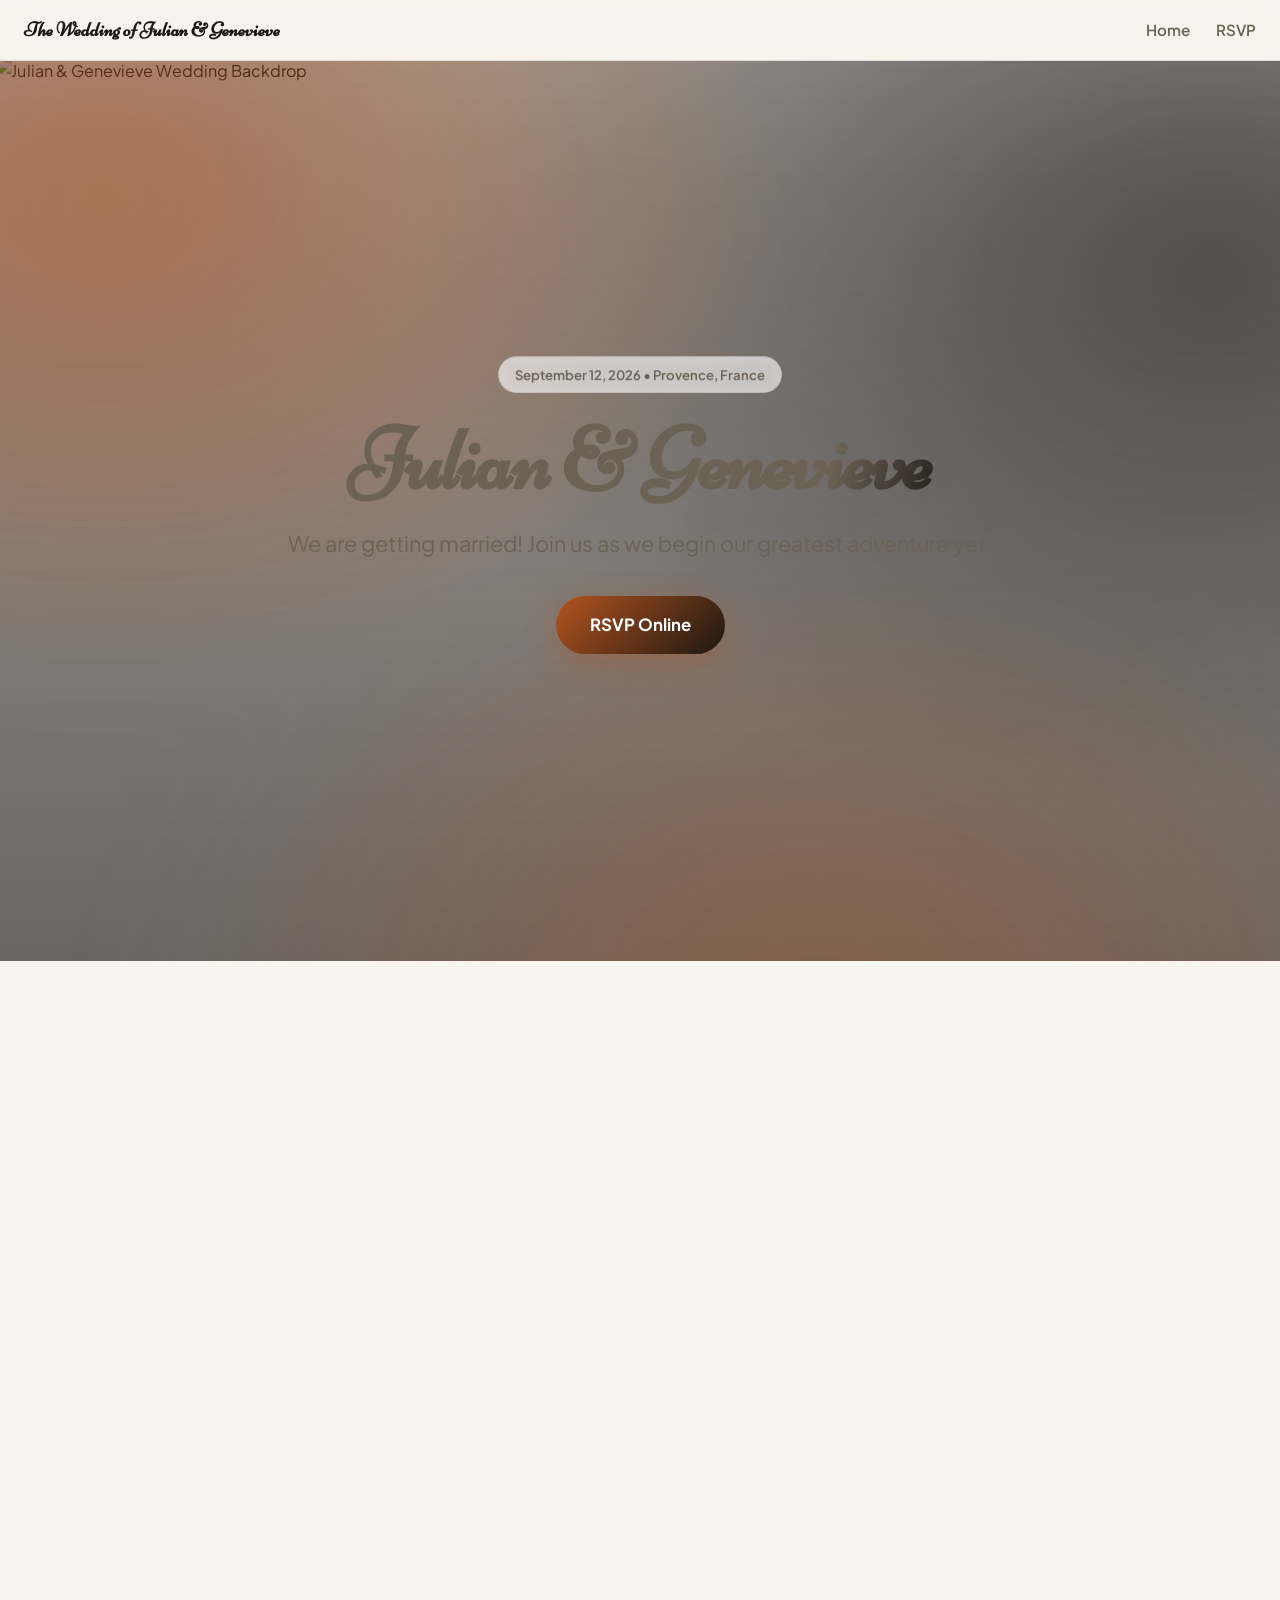
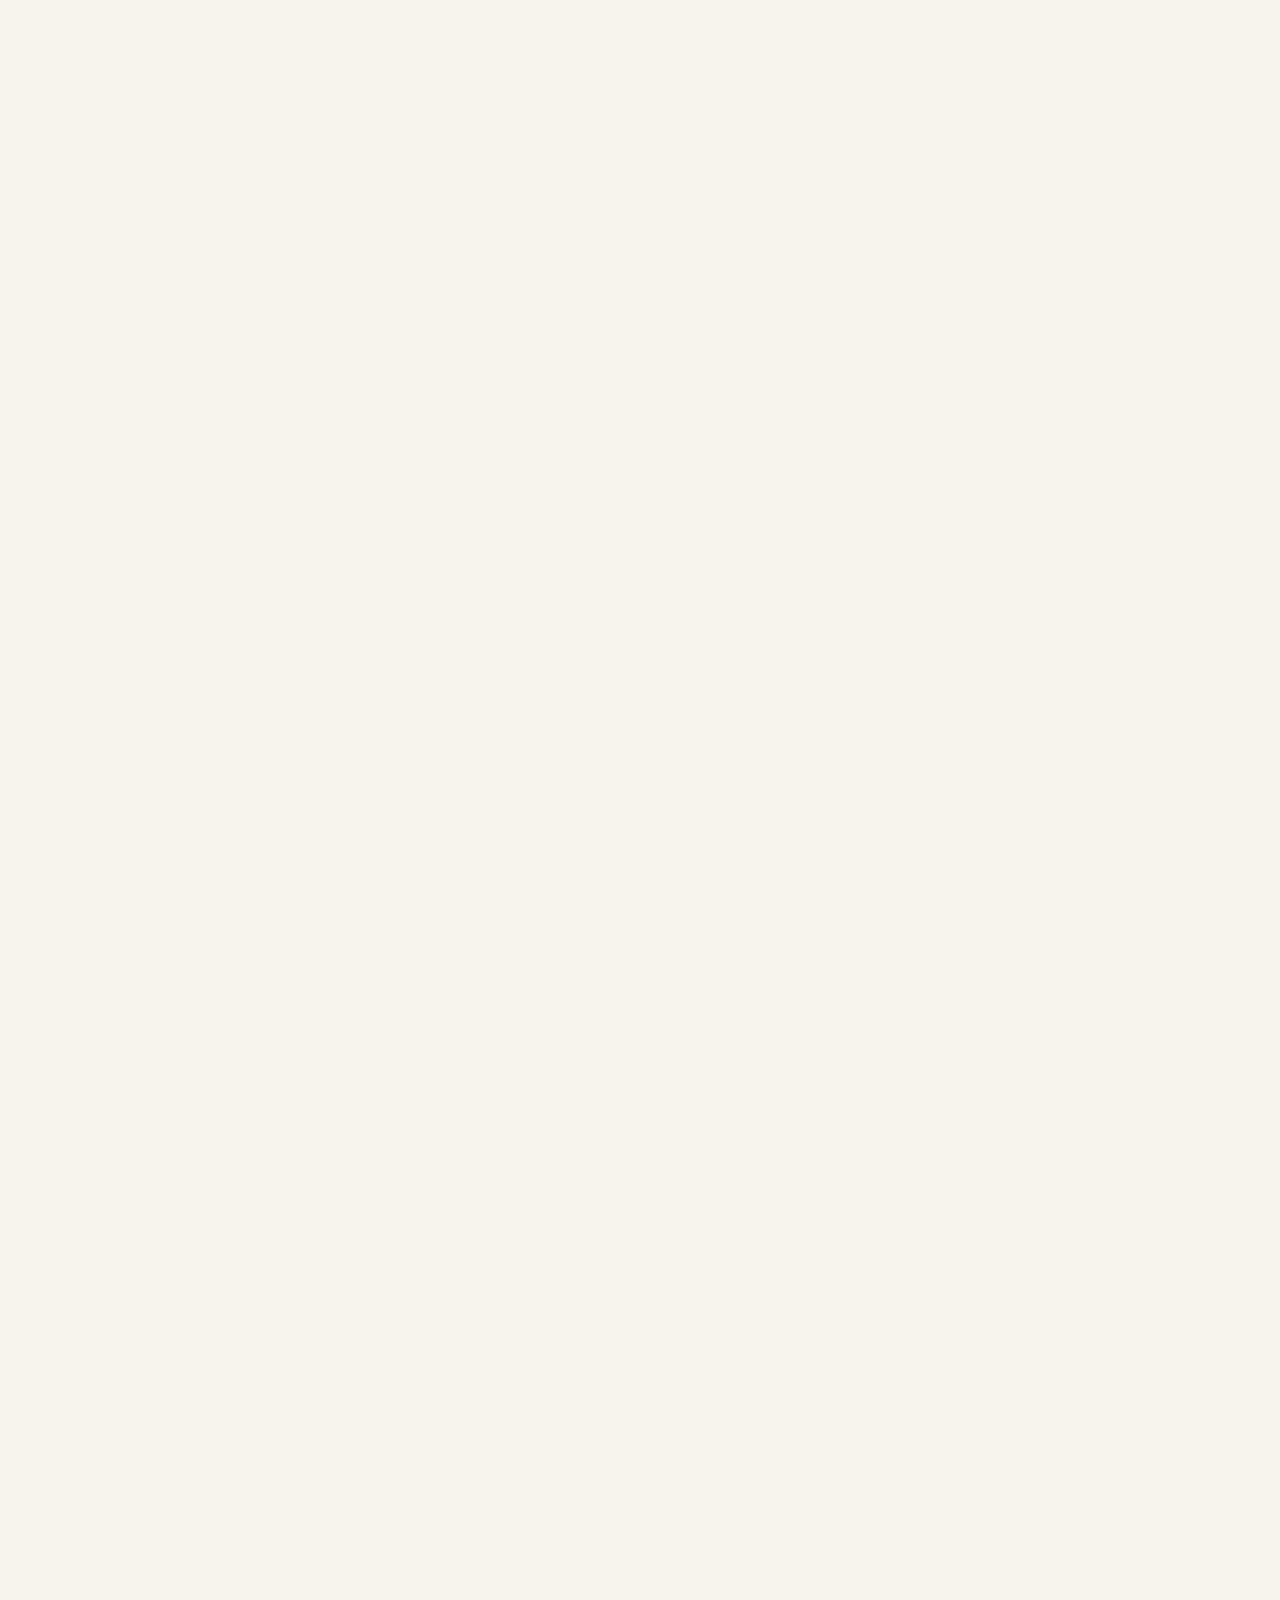
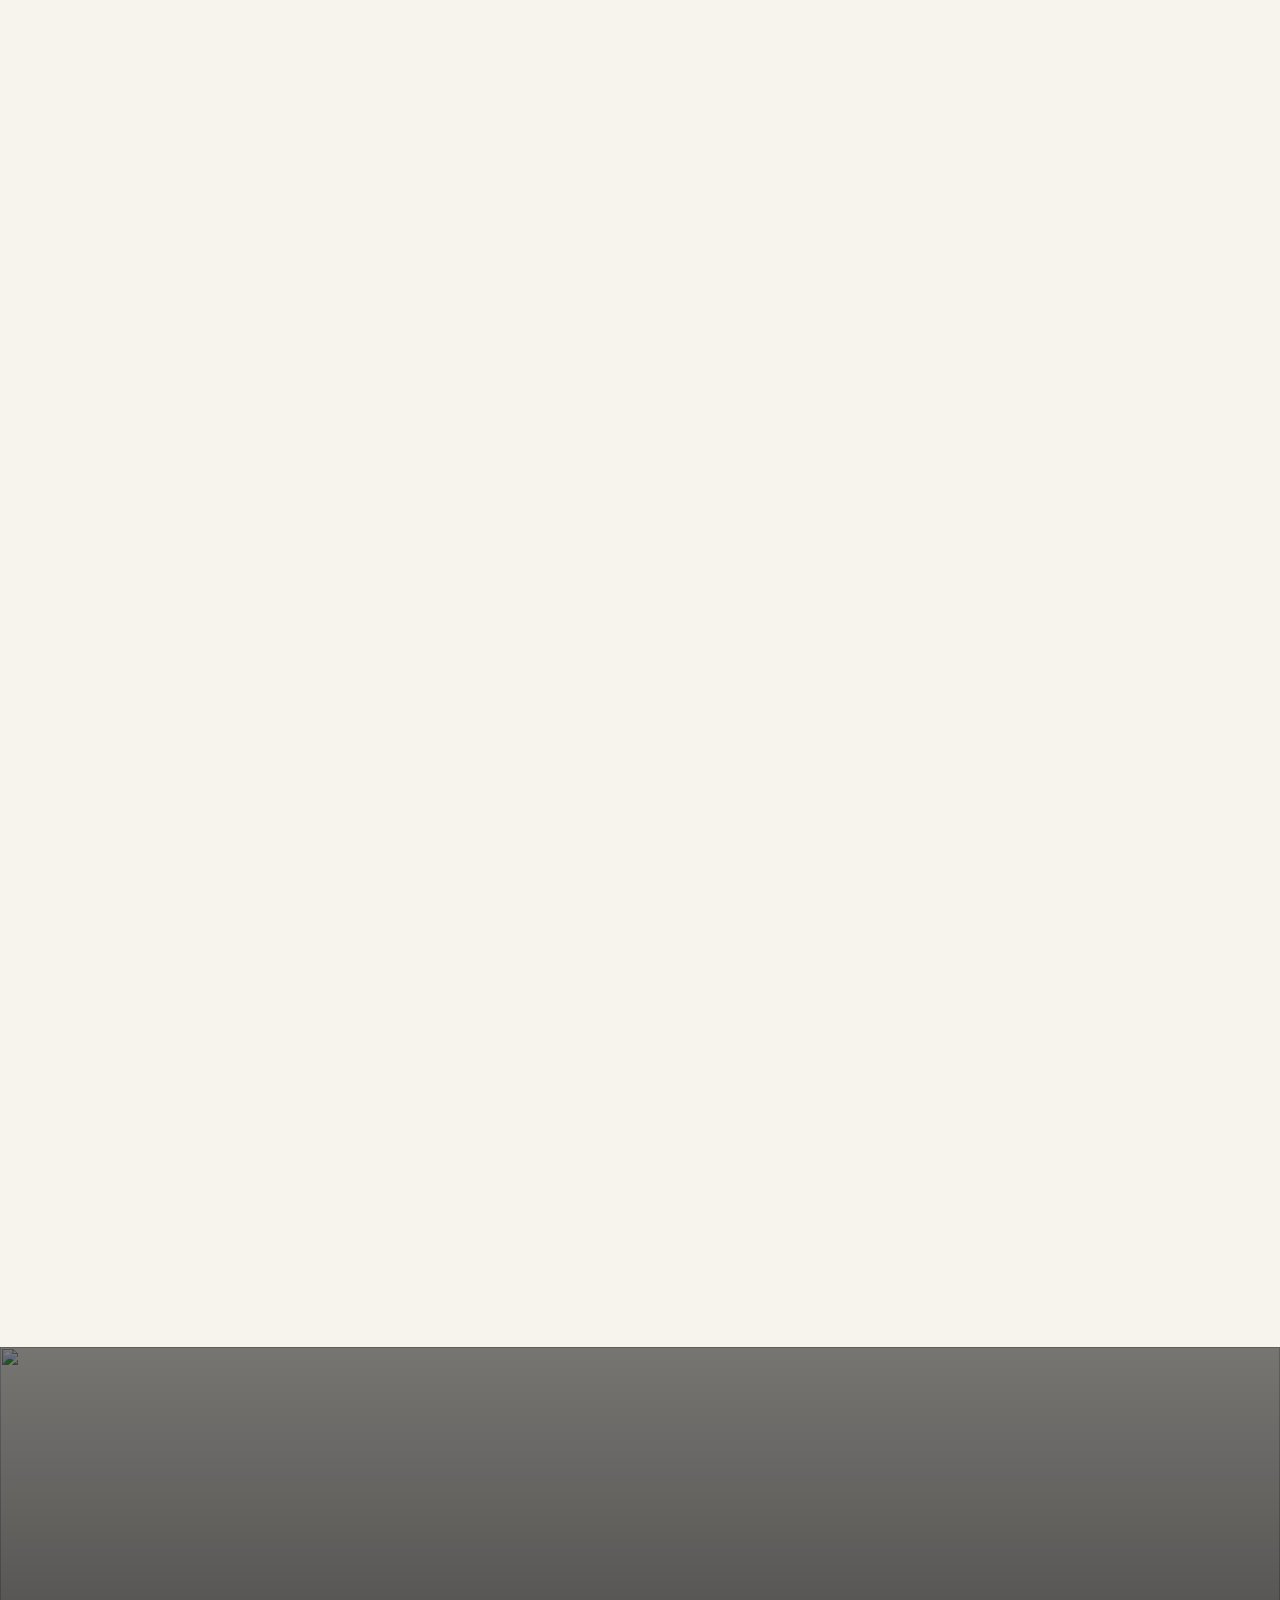
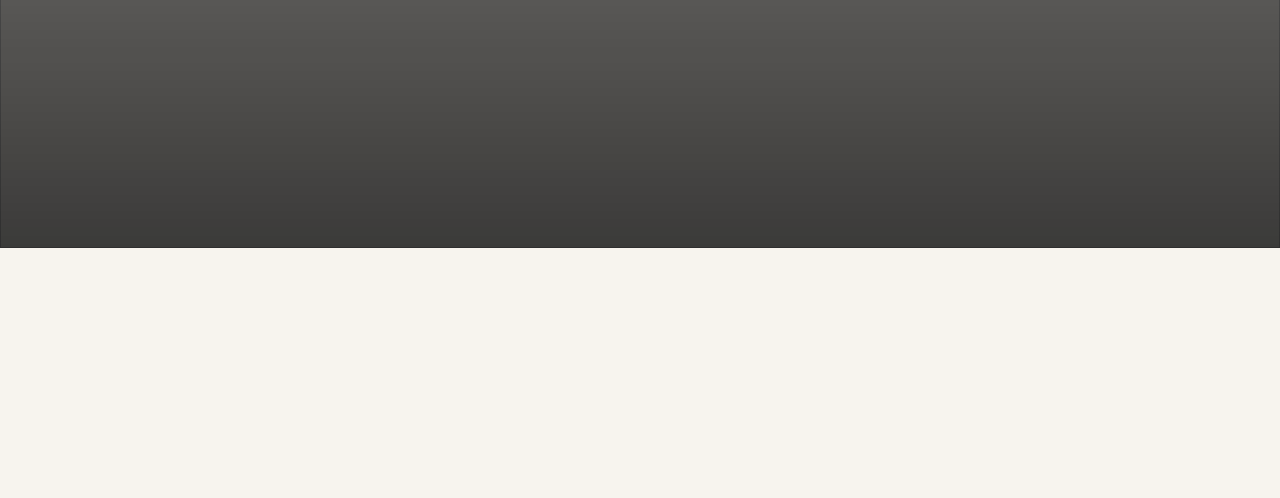
==== commit 682bffcd: "chore(autosave): update site" ====
--- a/index.html
+++ b/index.html
@@ -31,11 +31,11 @@
 </header>
 <main>
 <div class="scene-pin" style="--pin:1.5">
-<section class="hero sc-hold sc-zoom sc-depth" data-hero data-media data-sparkles data-scene data-pin>
+<section class="hero sc-hold sc-zoom sc-depth" data-hero data-media data-lightfall data-scene data-pin>
 <div class="ms-media ms-g-warm" data-ms-video>
-    <img class="ms-poster" src="https://motion.galsol.in/v1/wedding-05.webp" alt="" aria-hidden="true" decoding="async">
-    <video class="ms-vid" muted playsinline loop preload="none" tabindex="-1" aria-hidden="true"
-      data-mp4="https://motion.galsol.in/v1/wedding-05.mp4"></video>
+    <img class="ms-poster" src="https://motion.galsol.in/v1/wedding-05.webp" alt="Julian & Genevieve Wedding Backdrop" decoding="async">
+    <video class="ms-vid" autoplay muted playsinline loop preload="auto" tabindex="-1" aria-hidden="true"
+      src="https://motion.galsol.in/v1/wedding-05.mp4" data-mp4="https://motion.galsol.in/v1/wedding-05.mp4"></video>
   </div>
   <div class="ms-scrim ms-scrim-medium"></div>
   <div class="hero-bg" data-bg></div>
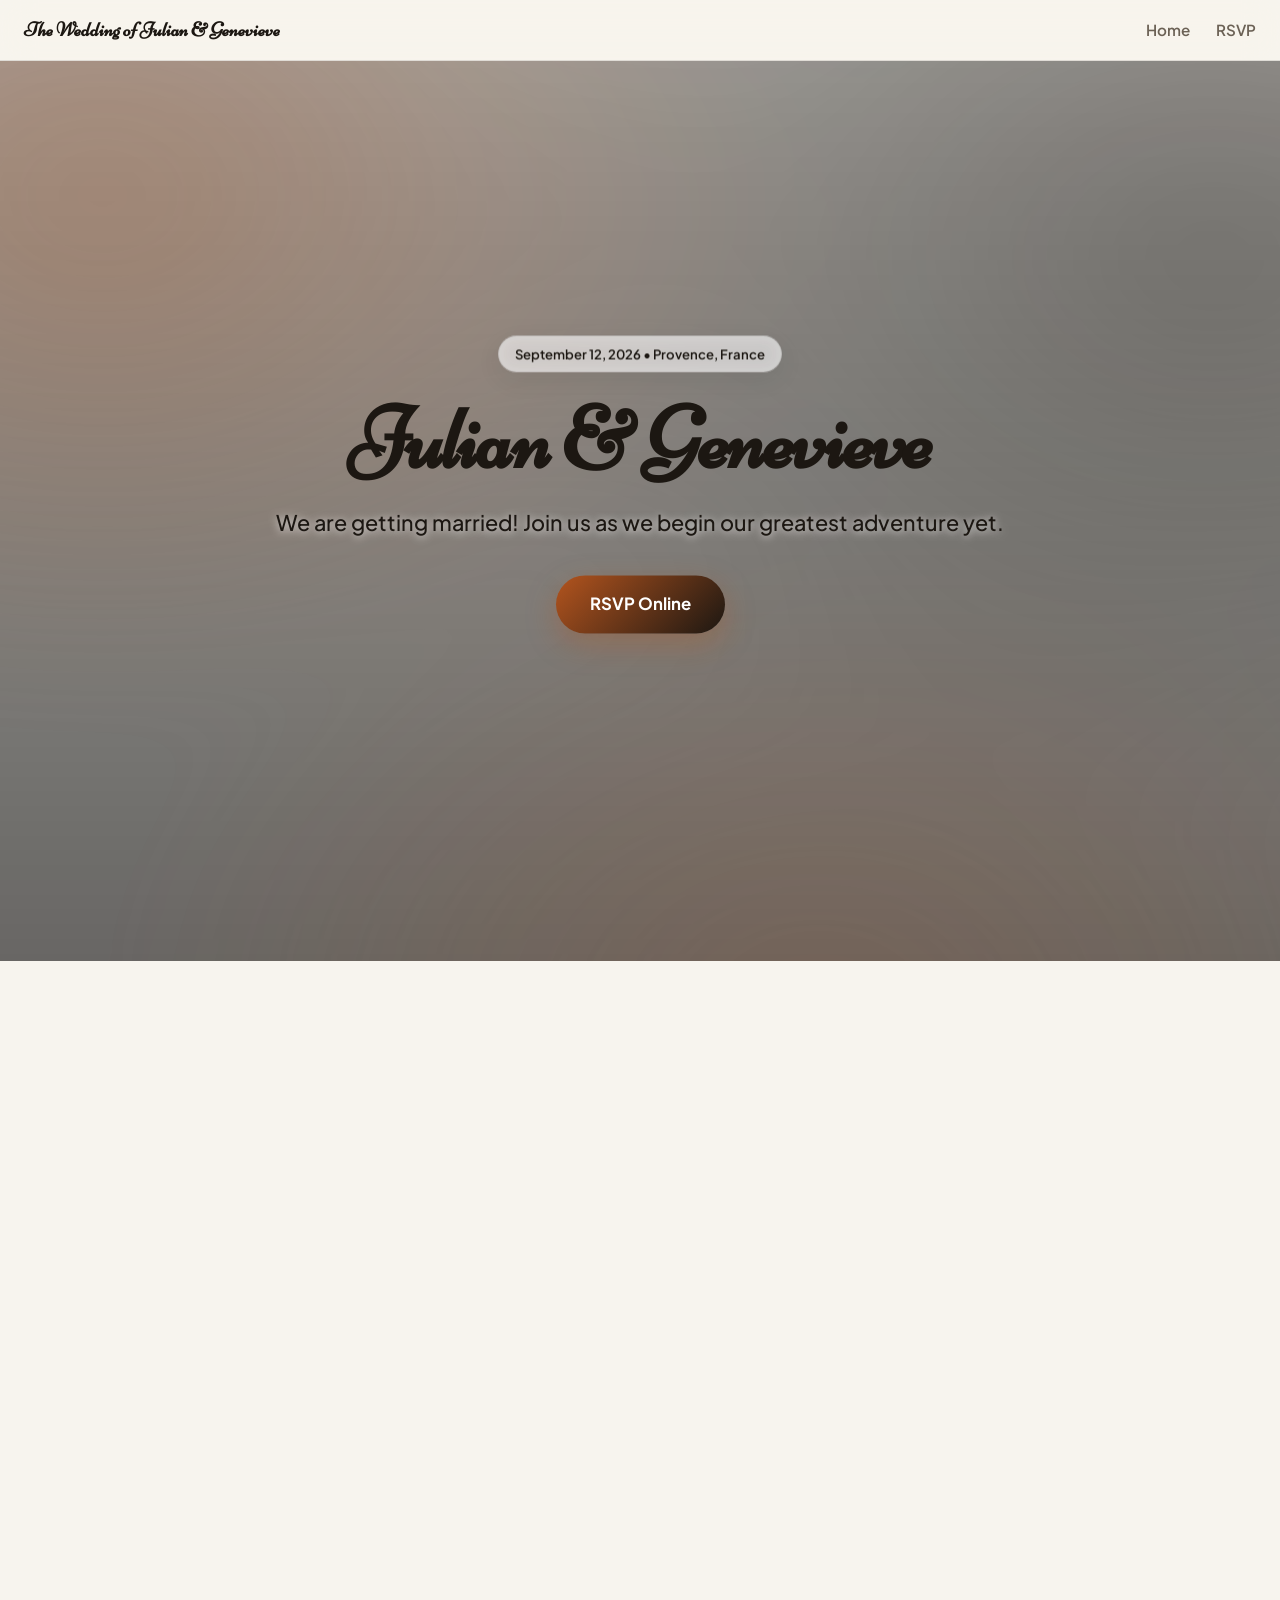
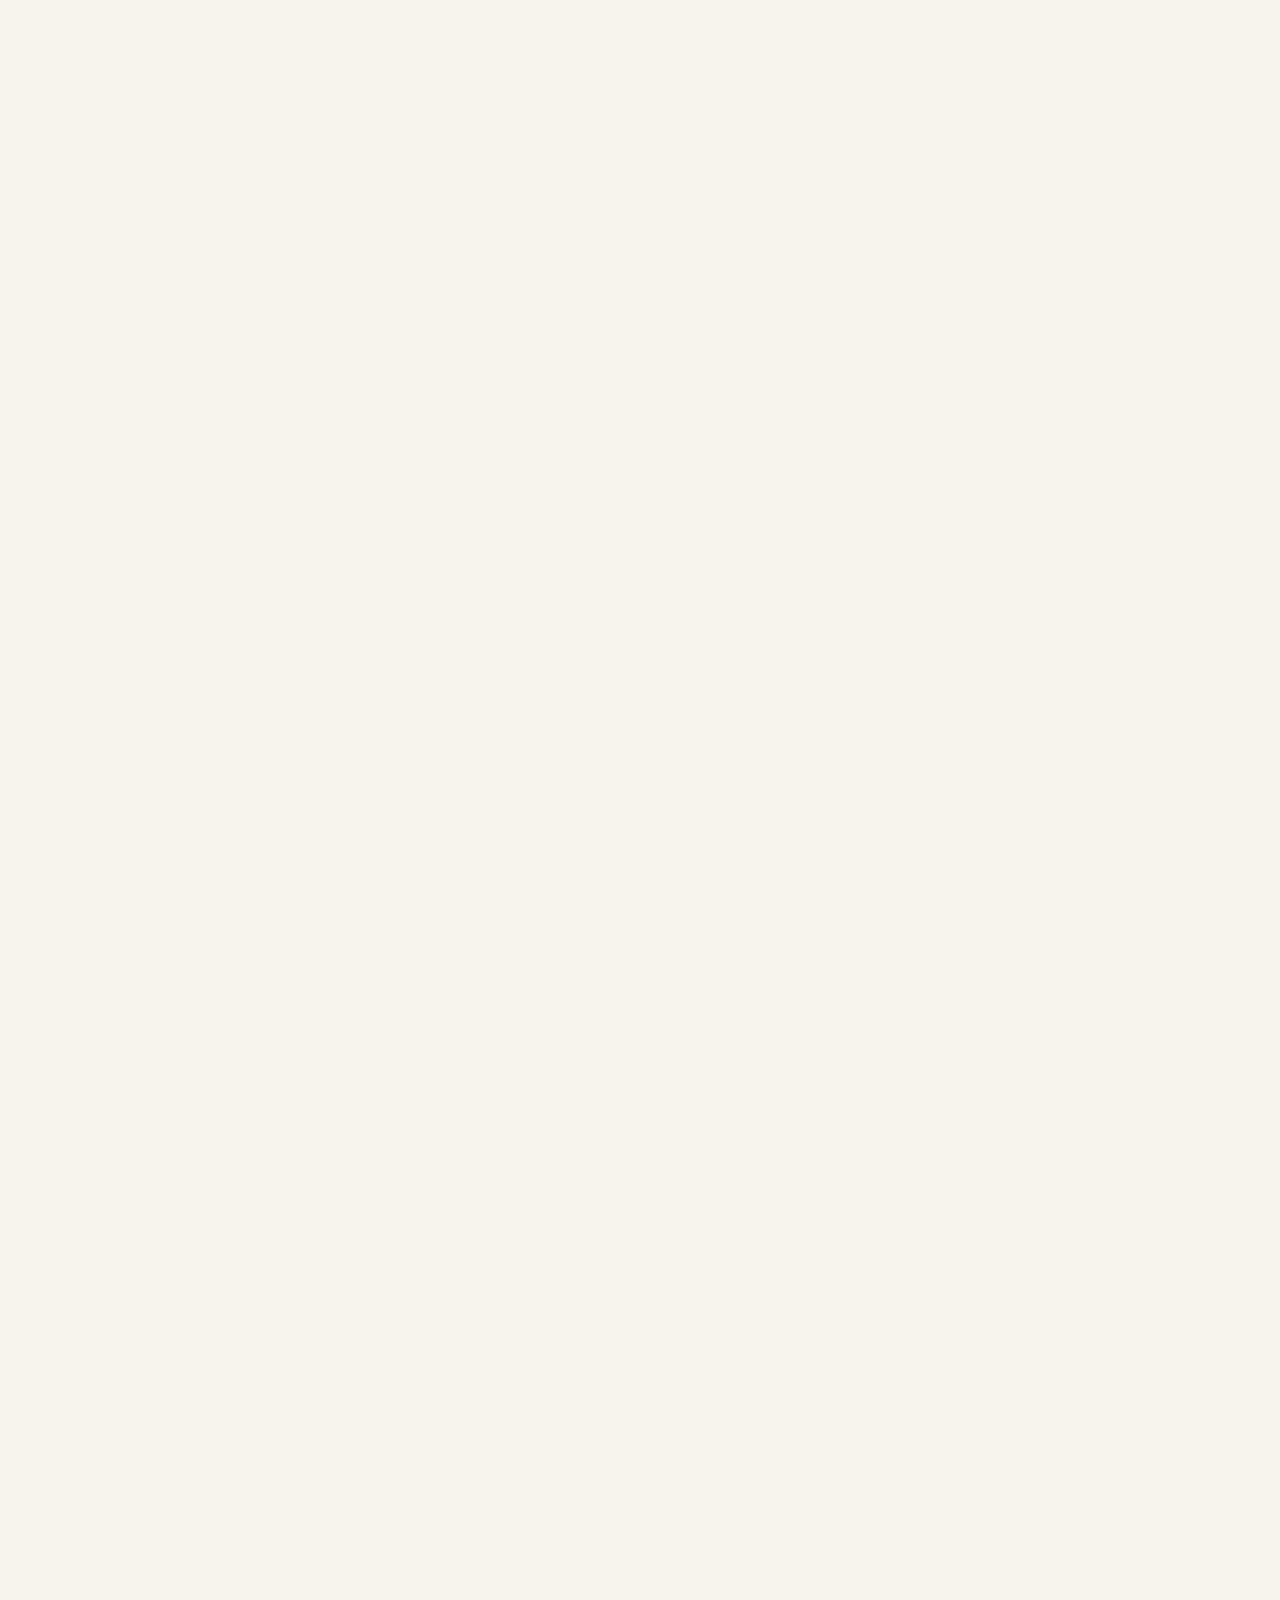
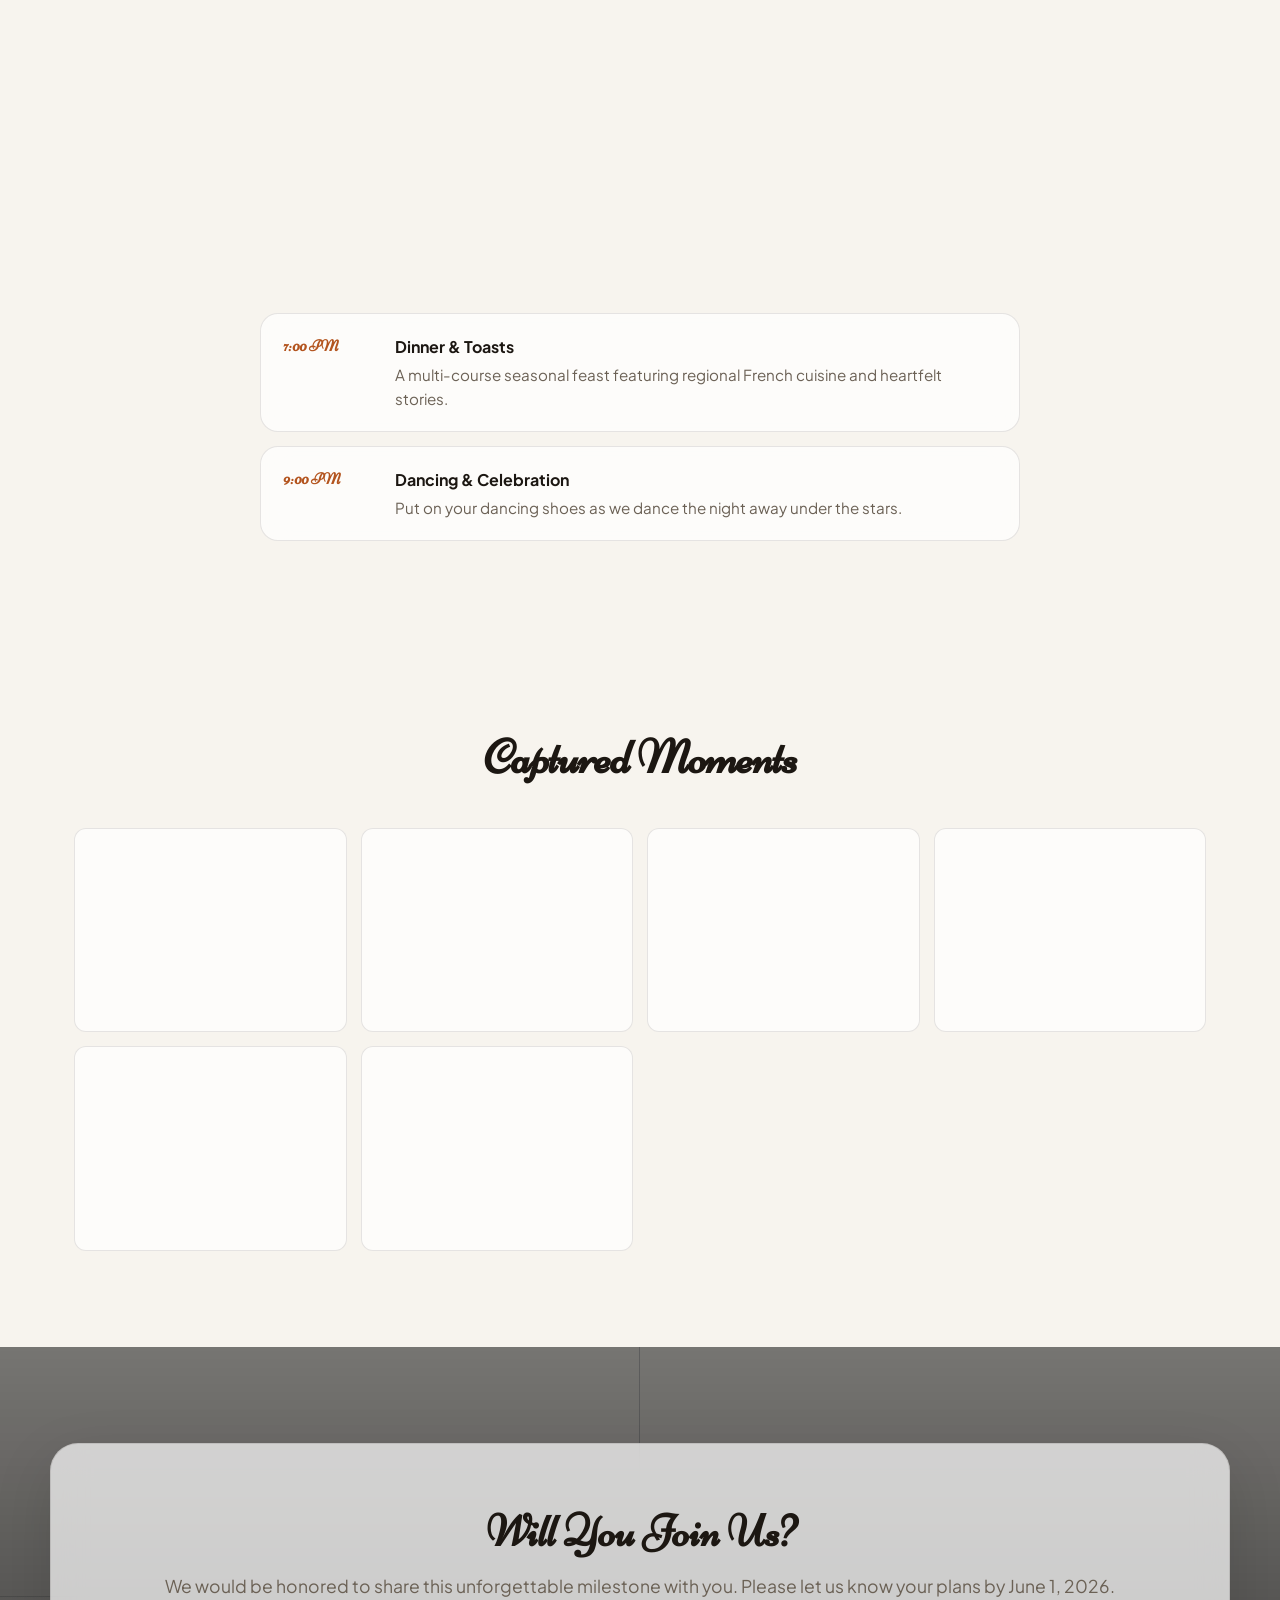
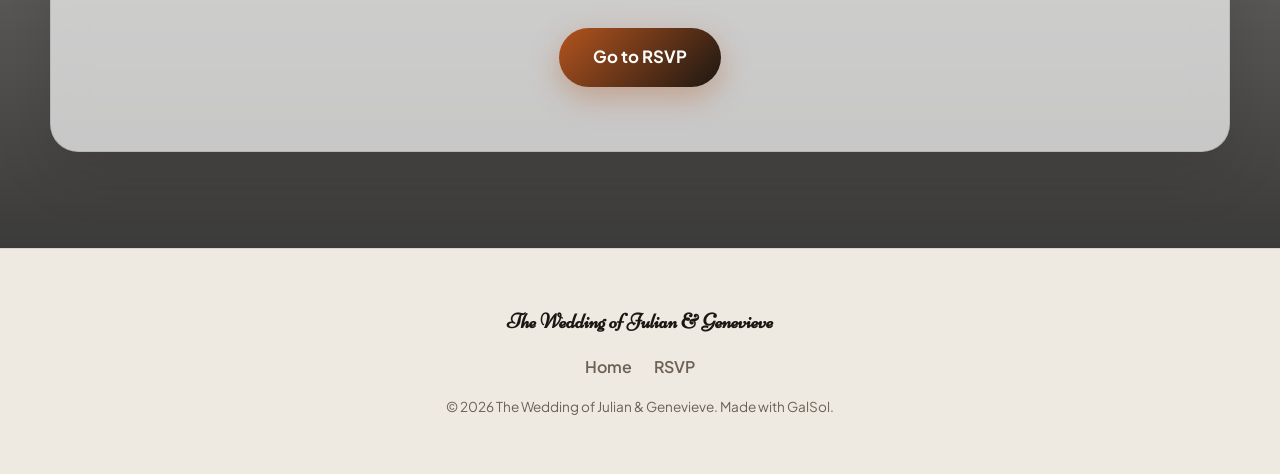
==== commit 01cc7ce0: "chore(autosave): update site" ====
--- a/index.html
+++ b/index.html
@@ -41,7 +41,7 @@
   <div class="hero-bg" data-bg></div>
   <div class="hero-inner">
     <span class="hero-badge reveal">September 12, 2026 • Provence, France</span>
-    <h1 class="hero-title reveal txt-shiny">Julian &amp; Genevieve</h1>
+    <h1 class="hero-title reveal">Julian &amp; Genevieve</h1>
     <p class="hero-sub reveal">We are getting married! Join us as we begin our greatest adventure yet.</p>
     <a class="btn btn-lg reveal btn-shine" href="pages/rsvp.html">RSVP Online</a>
   </div>
--- a/styles.css
+++ b/styles.css
@@ -51,18 +51,25 @@
 
 /* hero — full viewport, gradient-mesh background, cinematic type */
 .hero{position:relative;min-height:92vh;display:flex;align-items:center;overflow:hidden}
-.hero-bg{position:absolute;inset:-20%;z-index:0;filter:blur(60px);opacity:.85;
+.ms-media {position:absolute;inset:0;width:100%;height:100%;overflow:hidden;z-index:1}
+.ms-vid, .ms-poster {position:absolute;top:50%;left:50%;width:100%;height:100%;object-fit:cover;transform:translate(-50%,-50%)}
+.ms-poster {z-index:2}
+.ms-vid {z-index:3}
+.ms-scrim {position:absolute;inset:0;z-index:4;pointer-events:none}
+.ms-scrim-medium {background:rgba(247,244,238,0.35)}
+.ms-scrim-heavy {background:rgba(247,244,238,0.65)}
+.hero-bg{position:absolute;inset:-20%;z-index:0;filter:blur(60px);opacity:.4;
   background:
     radial-gradient(40% 40% at 20% 25%,color-mix(in srgb,var(--accent) 70%,transparent),transparent),
     radial-gradient(45% 45% at 82% 30%,color-mix(in srgb,var(--accent2) 70%,transparent),transparent),
     radial-gradient(40% 40% at 60% 90%,color-mix(in srgb,var(--accent) 45%,transparent),transparent);
   animation:heroFloat 16s var(--ease) infinite alternate}
 @keyframes heroFloat{to{transform:translate3d(3%,-3%,0) scale(1.1)}}
-.hero-inner{position:relative;z-index:1;text-align:center;padding-top:80px;padding-bottom:80px;width:100%}
+.hero-inner{position:relative;z-index:10;text-align:center;padding-top:80px;padding-bottom:80px;width:100%}
 .hero-badge{display:inline-block;padding:7px 16px;border-radius:999px;background:var(--surface);border:1px solid var(--border);
-  backdrop-filter:blur(10px);font-size:.82rem;font-weight:600;color:var(--muted);margin-bottom:22px}
-.hero-title{font-size:clamp(2.6rem,7vw,5.5rem);letter-spacing:-.02em;margin-bottom:20px;max-width:16ch;margin-inline:auto}
-.hero-sub{font-size:clamp(1.05rem,2vw,1.35rem);color:var(--muted);max-width:52ch;margin:0 auto 34px}
+  backdrop-filter:blur(10px);font-size:.82rem;font-weight:600;color:var(--text);margin-bottom:22px;box-shadow:var(--shadow-sm)}
+.hero-title{font-size:clamp(2.6rem,7vw,5.5rem);letter-spacing:-.02em;margin-bottom:20px;max-width:16ch;margin-inline:auto;color:var(--text)}
+.hero-sub{font-size:clamp(1.05rem,2vw,1.35rem);color:var(--text);max-width:52ch;margin:0 auto 34px;font-weight:500;text-shadow:0 1px 8px rgba(255,255,255,0.8)}
 
 /* sections */
 .section{padding:96px 0;position:relative}
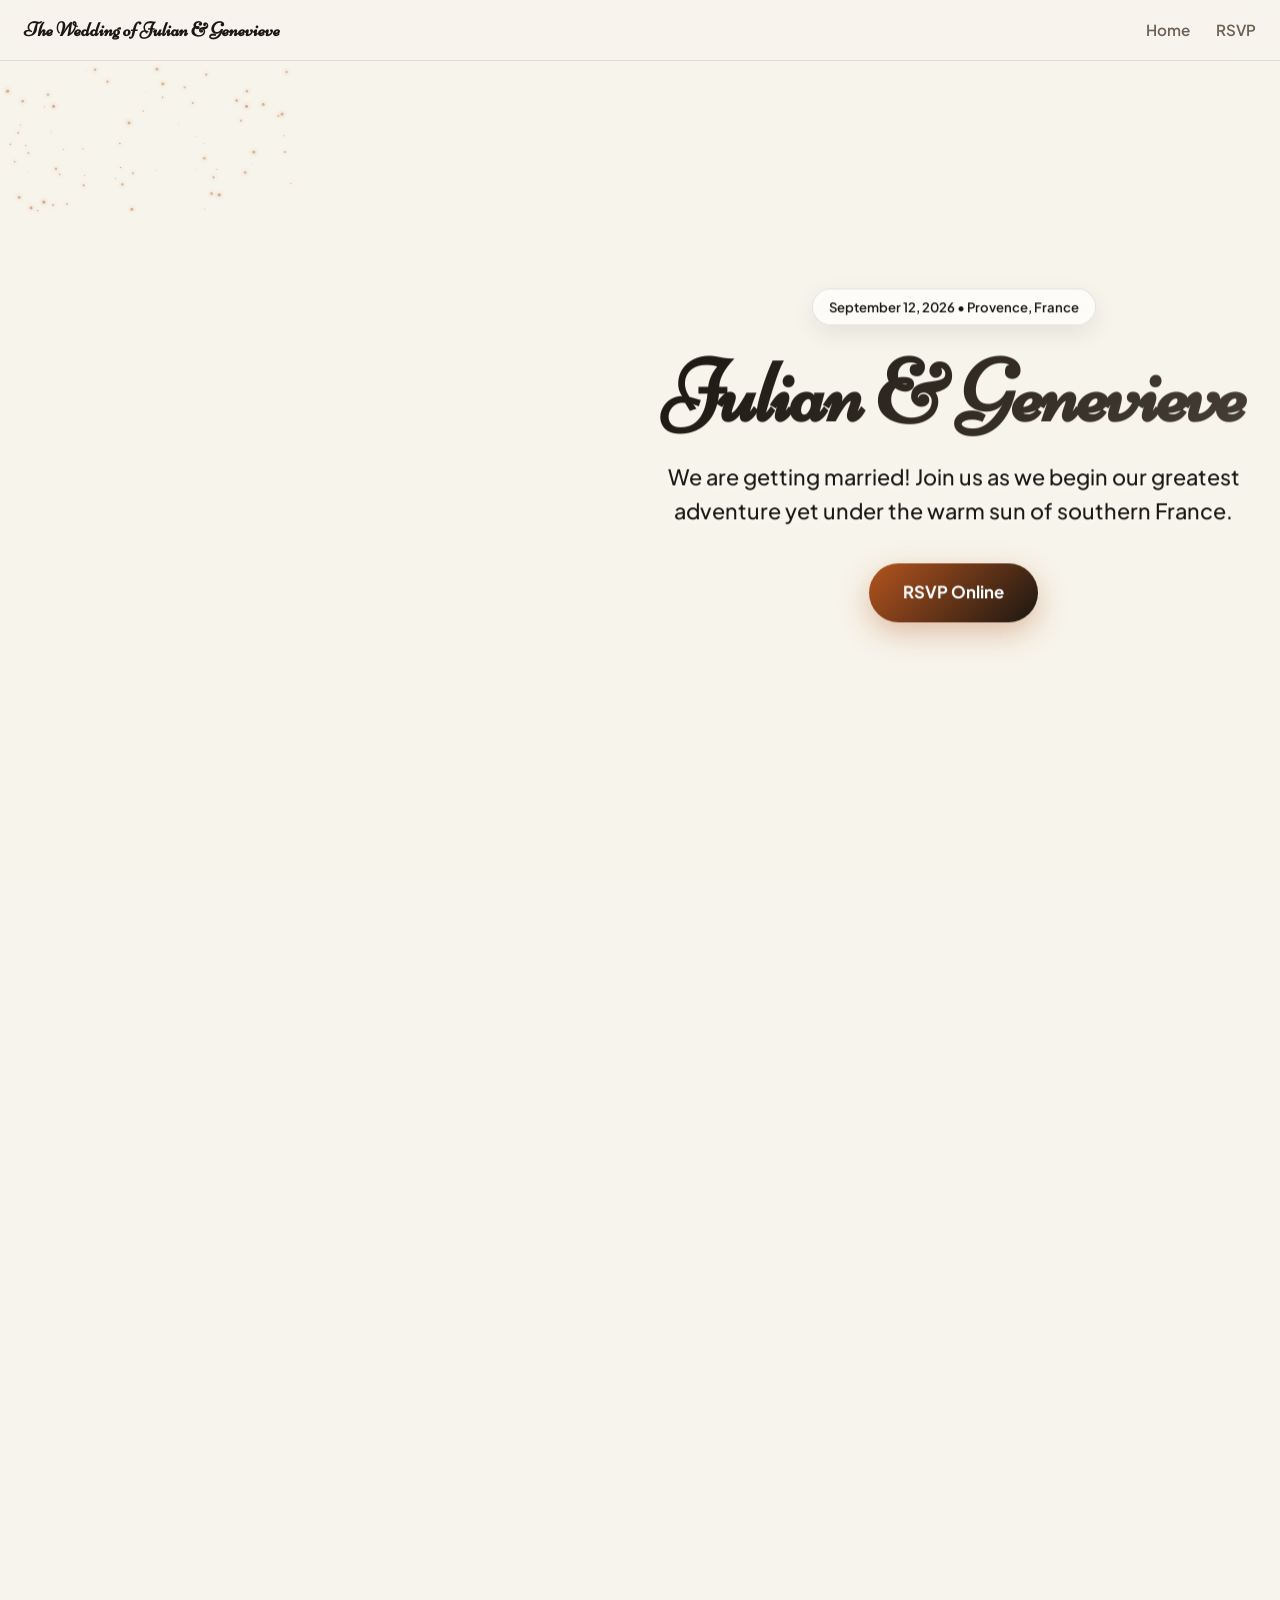
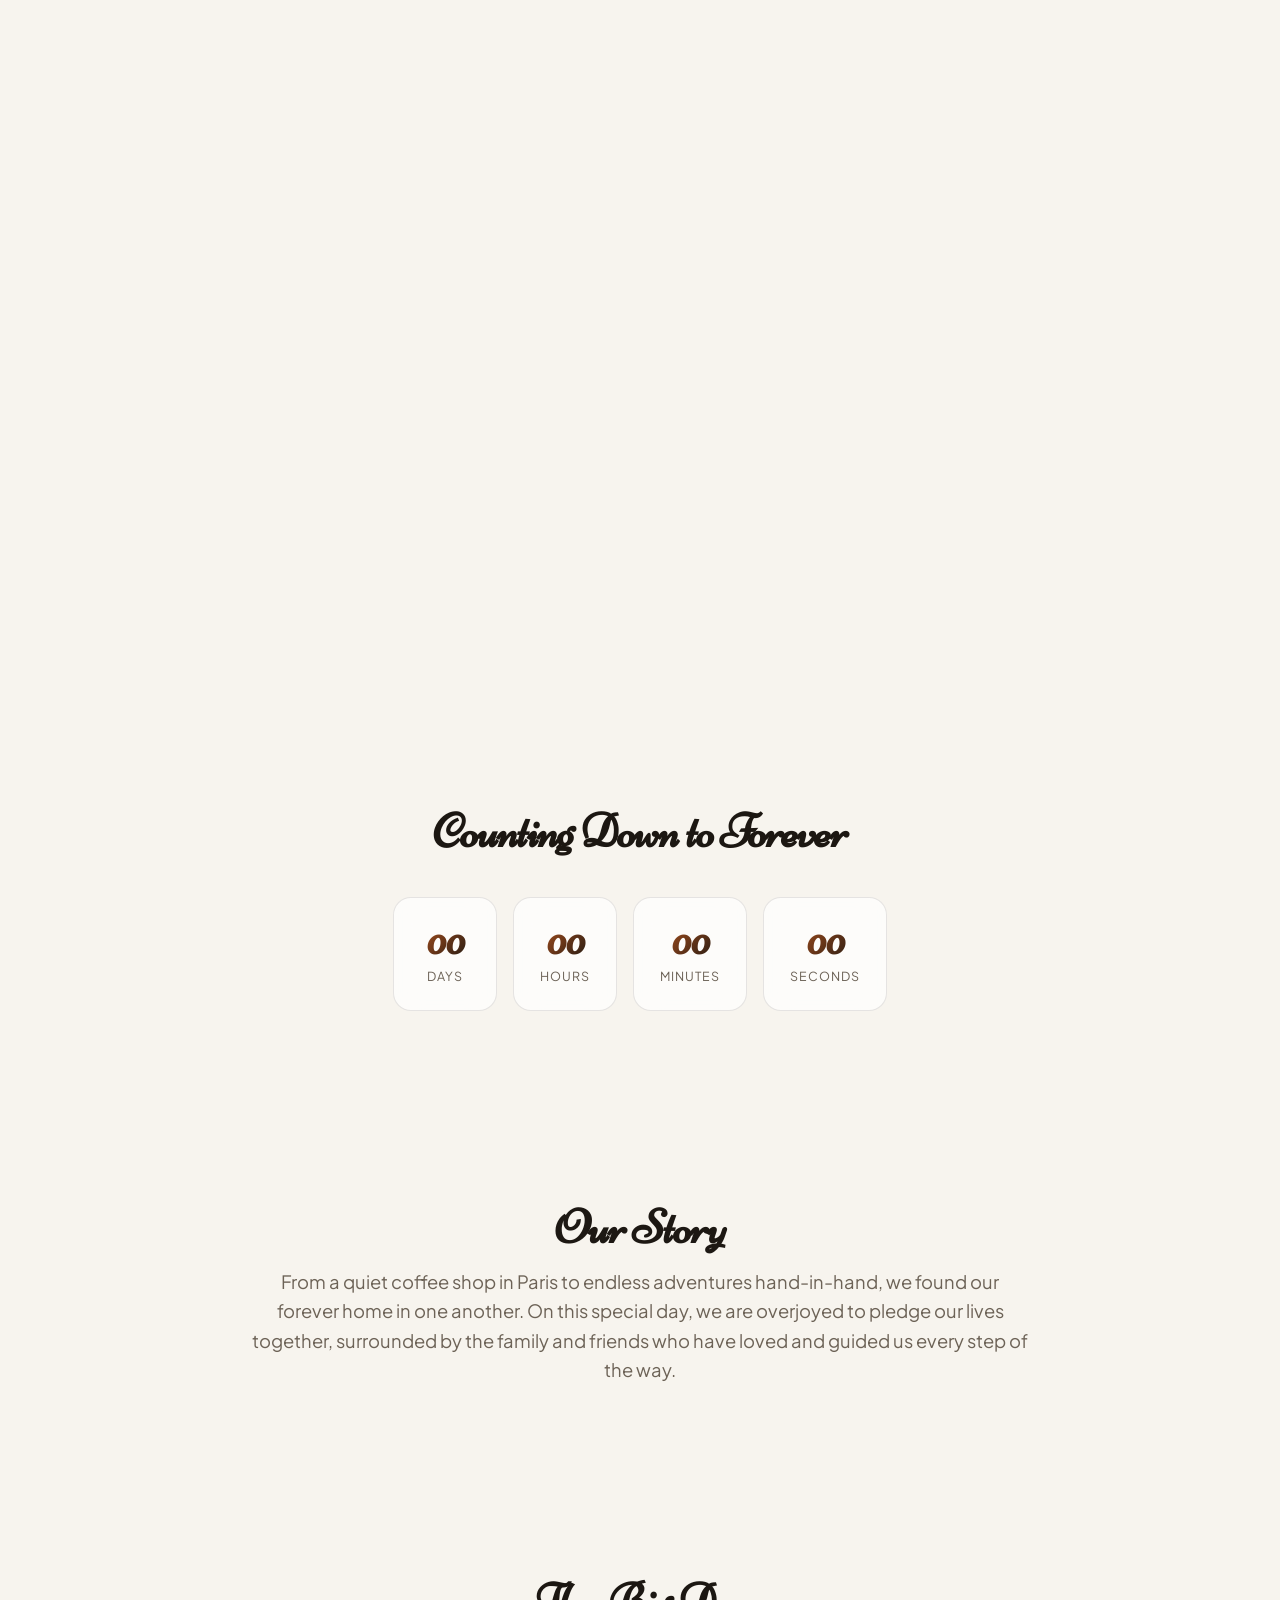
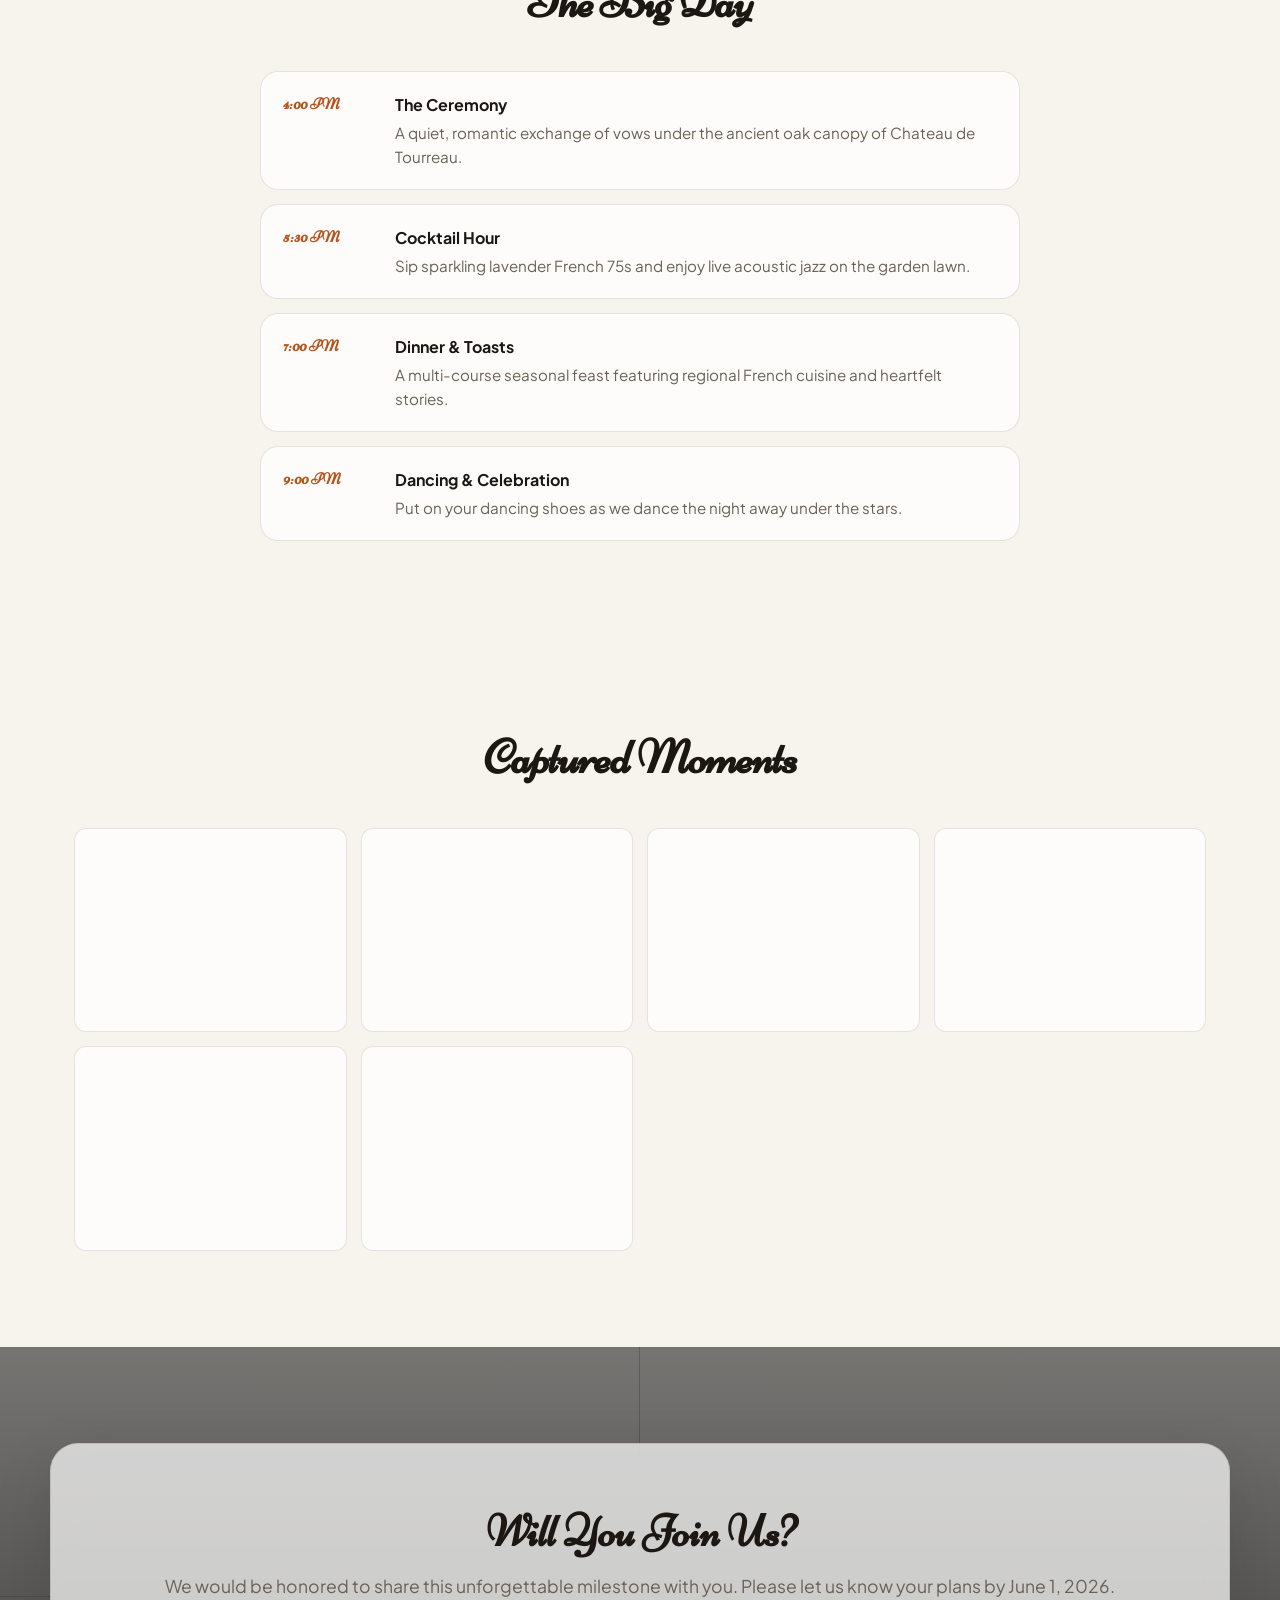
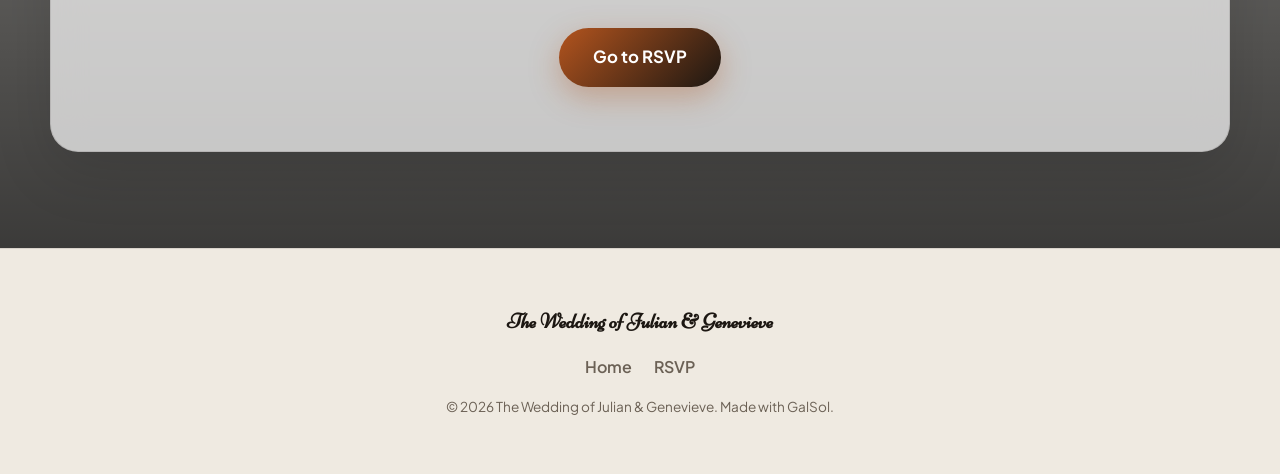
==== commit e8f5c223: "chore(autosave): update site" ====
--- a/index.html
+++ b/index.html
@@ -31,20 +31,76 @@
 </header>
 <main>
 <div class="scene-pin" style="--pin:1.5">
-<section class="hero sc-hold sc-zoom sc-depth" data-hero data-media data-lightfall data-scene data-pin>
-<div class="ms-media ms-g-warm" data-ms-video>
-    <img class="ms-poster" src="https://motion.galsol.in/v1/wedding-05.webp" alt="Julian & Genevieve Wedding Backdrop" decoding="async">
-    <video class="ms-vid" autoplay muted playsinline loop preload="auto" tabindex="-1" aria-hidden="true"
-      src="https://motion.galsol.in/v1/wedding-05.mp4" data-mp4="https://motion.galsol.in/v1/wedding-05.mp4"></video>
+<section class="hero sc-hold" data-hero data-media data-sparkles data-scene id="hero-wedding">
+  <!-- Soft, romantic ivory-tinted scrim that guarantees premium readability for elegant dark text -->
+  <div class="ms-media ms-g-warm" data-ms-video style="z-index: 1;">
+    <img id="hero-poster" class="ms-poster" src="https://motion.galsol.in/v1/wedding-05.webp" alt="Julian & Genevieve Wedding Backdrop" decoding="async" style="z-index: 2; transition: opacity 0.8s ease;">
+    <video id="hero-video" class="ms-vid" autoplay muted playsinline loop preload="auto" tabindex="-1" aria-hidden="true" style="z-index: 3; opacity: 0; transition: opacity 0.8s ease;">
+      <source src="https://motion.galsol.in/v1/wedding-05.mp4" type="video/mp4">
+    </video>
   </div>
-  <div class="ms-scrim ms-scrim-medium"></div>
-  <div class="hero-bg" data-bg></div>
-  <div class="hero-inner">
-    <span class="hero-badge reveal">September 12, 2026 • Provence, France</span>
-    <h1 class="hero-title reveal">Julian &amp; Genevieve</h1>
-    <p class="hero-sub reveal">We are getting married! Join us as we begin our greatest adventure yet.</p>
-    <a class="btn btn-lg reveal btn-shine" href="pages/rsvp.html">RSVP Online</a>
+  <div class="ms-scrim" style="background: rgba(247, 244, 230, 0.45); backdrop-filter: blur(2px); z-index: 4; position: absolute; inset: 0;"></div>
+  
+  <div class="hero-inner" style="z-index: 10; position: relative;">
+    <div class="hero-editorial-card reveal">
+      <div class="editorial-border-top"></div>
+      <span class="hero-badge reveal">September 12, 2026 &bull; Provence, France</span>
+      <h1 class="hero-title txt-shiny reveal" style="background-image: linear-gradient(135deg, #1c1712 0%, #6b6155 100%); -webkit-background-clip: text; background-clip: text; color: transparent;">
+        Julian &amp; Genevieve
+      </h1>
+      <div class="editorial-divider"></div>
+      <p class="hero-sub reveal">We are getting married! Join us as we begin our greatest adventure yet under the warm sun of southern France.</p>
+      <div class="hero-actions reveal">
+        <a class="btn btn-lg btn-shine reveal" href="pages/rsvp.html" data-magnetic>RSVP Online</a>
+      </div>
+      <div class="editorial-border-bottom"></div>
+    </div>
   </div>
+
+  <script>
+    // Bulletproof video autoplay & poster fade solution
+    window.addEventListener('DOMContentLoaded', function() {
+      var video = document.getElementById('hero-video');
+      var poster = document.getElementById('hero-poster');
+      
+      if (video) {
+        // Force attributes
+        video.muted = true;
+        video.defaultMuted = true;
+        video.playsInline = true;
+        video.autoplay = true;
+
+        // Try playing
+        var playPromise = video.play();
+        
+        if (playPromise !== undefined) {
+          playPromise.then(function() {
+            // Video is playing successfully! Fade poster out and show video smoothly
+            video.style.opacity = '1';
+            poster.style.opacity = '0';
+          }).catch(function(error) {
+            console.log("Autoplay was prevented, waiting for user interaction.", error);
+            // Fallback: play on first scroll, click, or touch
+            var playOnInteraction = function() {
+              video.play().then(function() {
+                video.style.opacity = '1';
+                poster.style.opacity = '0';
+                cleanup();
+              });
+            };
+            var cleanup = function() {
+              document.removeEventListener('click', playOnInteraction);
+              document.removeEventListener('touchstart', playOnInteraction);
+              document.removeEventListener('scroll', playOnInteraction);
+            };
+            document.addEventListener('click', playOnInteraction);
+            document.addEventListener('touchstart', playOnInteraction);
+            document.addEventListener('scroll', playOnInteraction);
+          });
+        }
+      }
+    });
+  </script>
 </section>
 </div>
 <section class="section countdown-section" id="countdown">
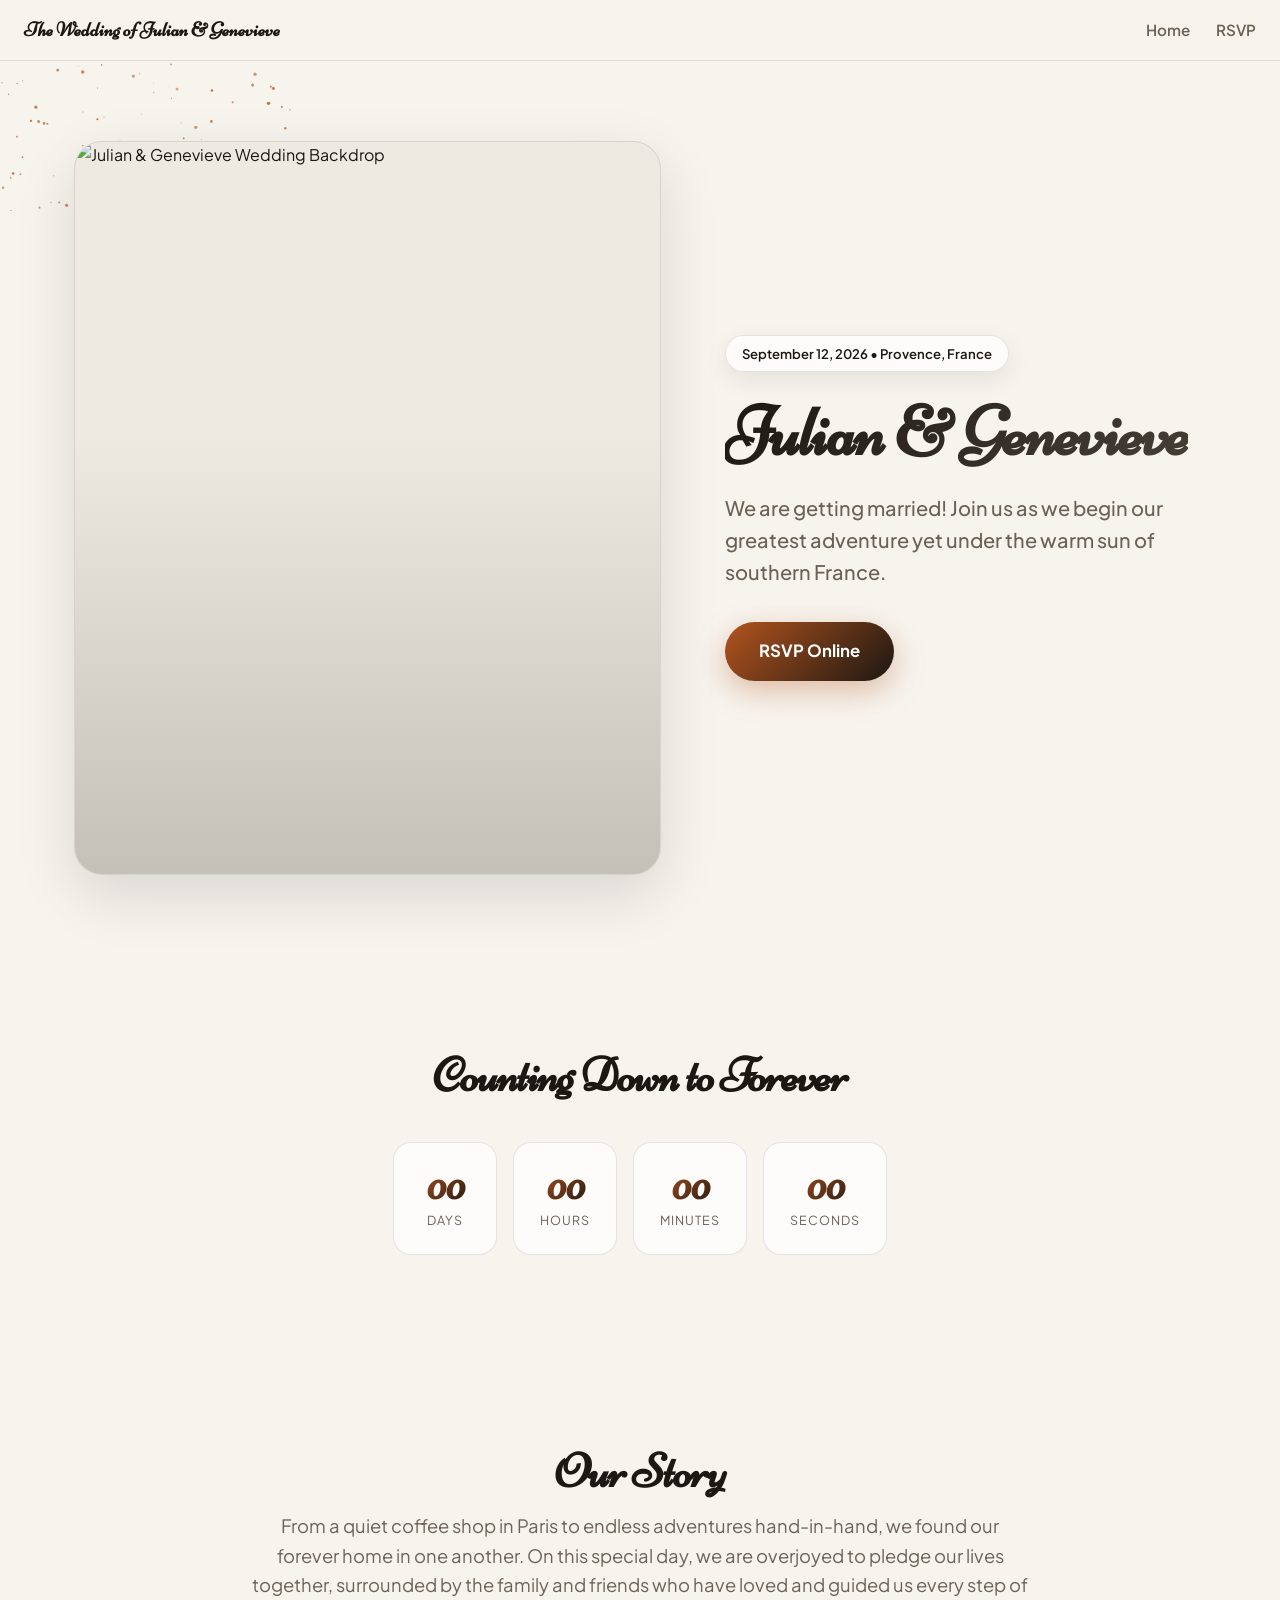
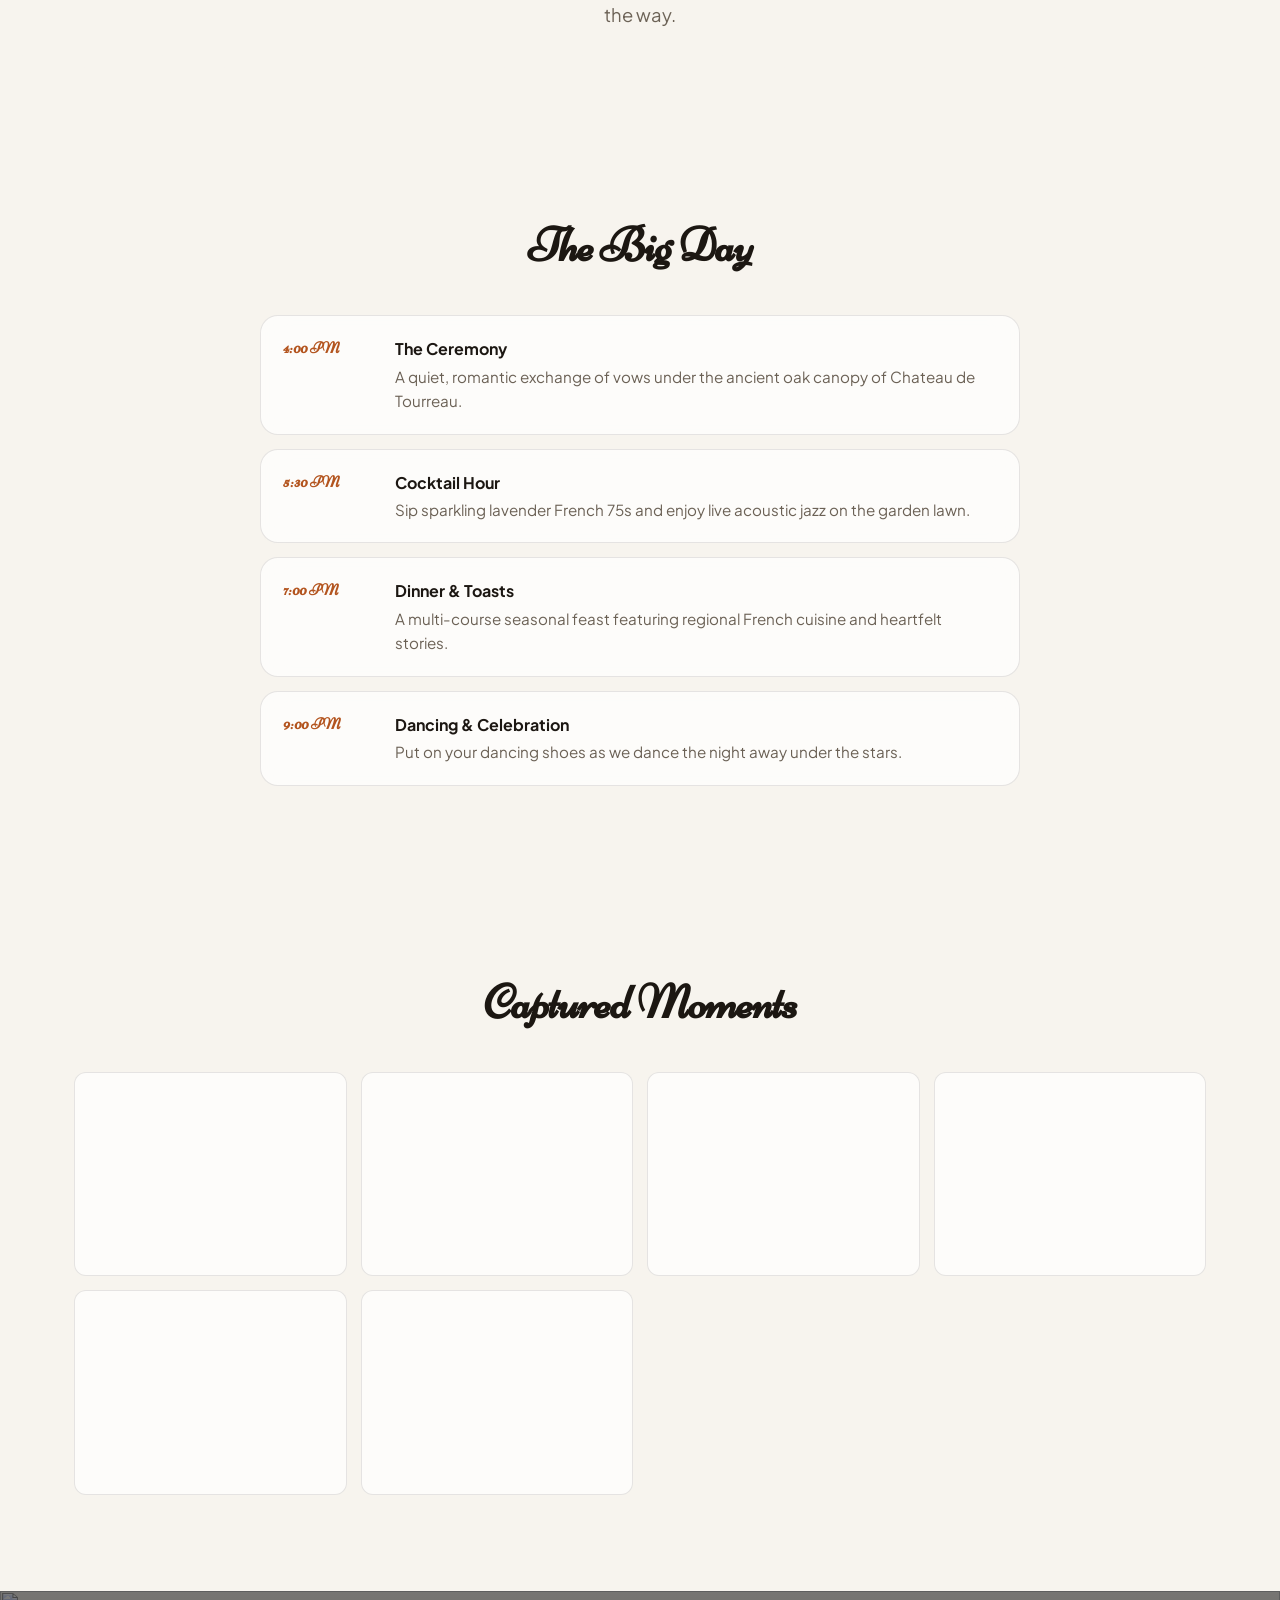
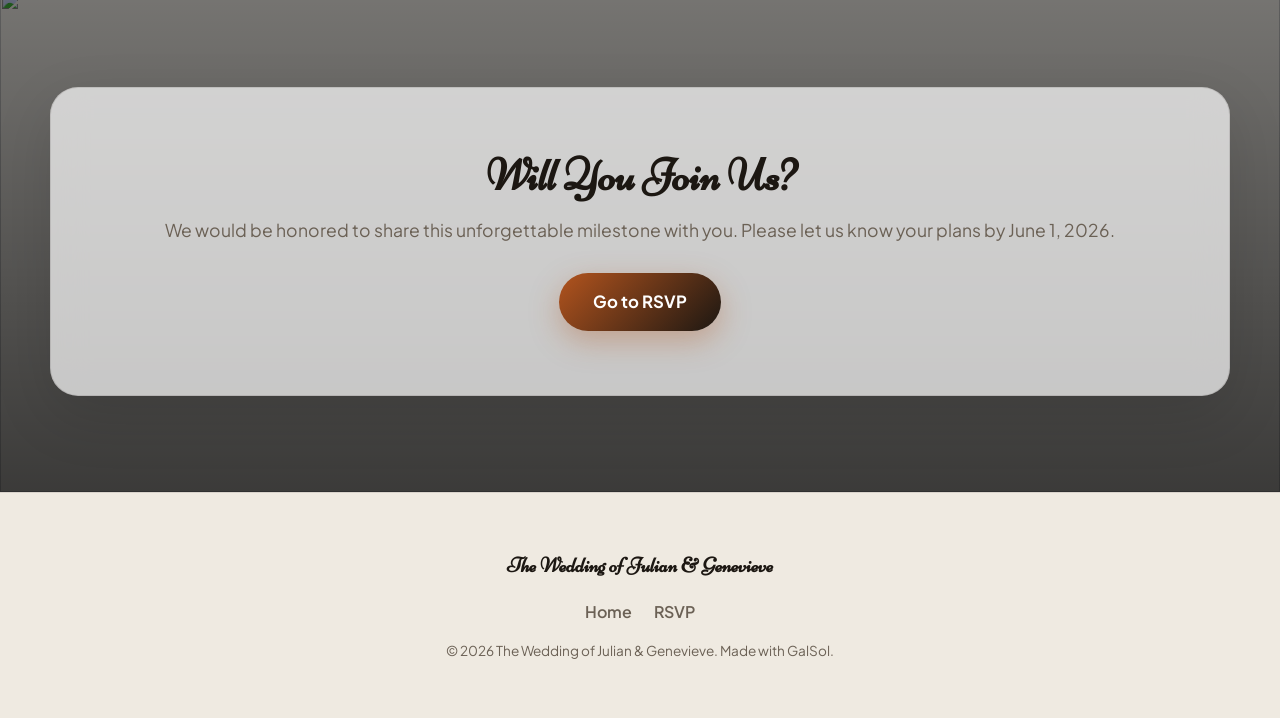
==== commit 543a5a3b: "chore(autosave): update site" ====
--- a/index.html
+++ b/index.html
@@ -30,30 +30,32 @@
   <button class="nav-burger" aria-label="Menu" data-burger><span></span><span></span><span></span></button>
 </header>
 <main>
-<div class="scene-pin" style="--pin:1.5">
-<section class="hero sc-hold" data-hero data-media data-sparkles data-scene id="hero-wedding">
-  <!-- Soft, romantic ivory-tinted scrim that guarantees premium readability for elegant dark text -->
-  <div class="ms-media ms-g-warm" data-ms-video style="z-index: 1;">
-    <img id="hero-poster" class="ms-poster" src="https://motion.galsol.in/v1/wedding-05.webp" alt="Julian & Genevieve Wedding Backdrop" decoding="async" style="z-index: 2; transition: opacity 0.8s ease;">
-    <video id="hero-video" class="ms-vid" autoplay muted playsinline loop preload="auto" tabindex="-1" aria-hidden="true" style="z-index: 3; opacity: 0; transition: opacity 0.8s ease;">
-      <source src="https://motion.galsol.in/v1/wedding-05.mp4" type="video/mp4">
-    </video>
-  </div>
-  <div class="ms-scrim" style="background: rgba(247, 244, 230, 0.45); backdrop-filter: blur(2px); z-index: 4; position: absolute; inset: 0;"></div>
-  
-  <div class="hero-inner" style="z-index: 10; position: relative;">
-    <div class="hero-editorial-card reveal">
-      <div class="editorial-border-top"></div>
-      <span class="hero-badge reveal">September 12, 2026 &bull; Provence, France</span>
-      <h1 class="hero-title txt-shiny reveal" style="background-image: linear-gradient(135deg, #1c1712 0%, #6b6155 100%); -webkit-background-clip: text; background-clip: text; color: transparent;">
-        Julian &amp; Genevieve
-      </h1>
-      <div class="editorial-divider"></div>
-      <p class="hero-sub reveal">We are getting married! Join us as we begin our greatest adventure yet under the warm sun of southern France.</p>
-      <div class="hero-actions reveal">
-        <a class="btn btn-lg btn-shine reveal" href="pages/rsvp.html" data-magnetic>RSVP Online</a>
+<section class="hero hero-split-section" data-hero data-sparkles id="hero-wedding">
+  <div class="hero-bg-accent"></div>
+  <div class="hero-inner">
+    <div class="hero-split-grid">
+      <!-- Left Column: Elegant styled video frame with tilt and shadow -->
+      <div class="hero-left-video reveal" data-tilt>
+        <div class="video-frame-container">
+          <img id="hero-poster" class="hero-split-poster" src="https://motion.galsol.in/v1/wedding-05.webp" alt="Julian & Genevieve Wedding Backdrop" decoding="async">
+          <video id="hero-video" class="hero-split-video" autoplay muted playsinline loop preload="auto" tabindex="-1" aria-hidden="true" style="opacity: 0; transition: opacity 0.8s ease;">
+            <source src="https://motion.galsol.in/v1/wedding-05.mp4" type="video/mp4">
+          </video>
+          <div class="video-overlay-tint"></div>
+        </div>
       </div>
-      <div class="editorial-border-bottom"></div>
+      
+      <!-- Right Column: Editorial romance typography details -->
+      <div class="hero-right-content reveal">
+        <span class="hero-badge">September 12, 2026 &bull; Provence, France</span>
+        <h1 class="hero-title txt-shiny" style="background-image: linear-gradient(135deg, #1c1712 0%, #6b6155 100%); -webkit-background-clip: text; background-clip: text; color: transparent;">
+          Julian &amp; Genevieve
+        </h1>
+        <p class="hero-sub">We are getting married! Join us as we begin our greatest adventure yet under the warm sun of southern France.</p>
+        <div class="hero-actions">
+          <a class="btn btn-lg btn-shine" href="pages/rsvp.html" data-magnetic>RSVP Online</a>
+        </div>
+      </div>
     </div>
   </div>
 
@@ -64,23 +66,18 @@
       var poster = document.getElementById('hero-poster');
       
       if (video) {
-        // Force attributes
         video.muted = true;
         video.defaultMuted = true;
         video.playsInline = true;
         video.autoplay = true;
 
-        // Try playing
         var playPromise = video.play();
-        
         if (playPromise !== undefined) {
           playPromise.then(function() {
-            // Video is playing successfully! Fade poster out and show video smoothly
             video.style.opacity = '1';
             poster.style.opacity = '0';
           }).catch(function(error) {
             console.log("Autoplay was prevented, waiting for user interaction.", error);
-            // Fallback: play on first scroll, click, or touch
             var playOnInteraction = function() {
               video.play().then(function() {
                 video.style.opacity = '1';
@@ -102,7 +99,6 @@
     });
   </script>
 </section>
-</div>
 <section class="section countdown-section" id="countdown">
   <div class="section-inner">
     <h2 class="section-title reveal">Counting Down to Forever</h2>
--- a/styles.css
+++ b/styles.css
@@ -49,27 +49,35 @@
 .nav-burger{display:none;flex-direction:column;gap:5px;background:none;border:0;cursor:pointer;padding:6px}
 .nav-burger span{width:24px;height:2px;background:var(--text);border-radius:2px;transition:.25s}
 
-/* hero — full viewport, gradient-mesh background, cinematic type */
-.hero{position:relative;min-height:92vh;display:flex;align-items:center;overflow:hidden}
-.ms-media {position:absolute;inset:0;width:100%;height:100%;overflow:hidden;z-index:1}
-.ms-vid, .ms-poster {position:absolute;top:50%;left:50%;width:100%;height:100%;object-fit:cover;transform:translate(-50%,-50%)}
-.ms-poster {z-index:2}
-.ms-vid {z-index:3}
-.ms-scrim {position:absolute;inset:0;z-index:4;pointer-events:none}
-.ms-scrim-medium {background:rgba(247,244,238,0.35)}
-.ms-scrim-heavy {background:rgba(247,244,238,0.65)}
-.hero-bg{position:absolute;inset:-20%;z-index:0;filter:blur(60px);opacity:.4;
-  background:
-    radial-gradient(40% 40% at 20% 25%,color-mix(in srgb,var(--accent) 70%,transparent),transparent),
-    radial-gradient(45% 45% at 82% 30%,color-mix(in srgb,var(--accent2) 70%,transparent),transparent),
-    radial-gradient(40% 40% at 60% 90%,color-mix(in srgb,var(--accent) 45%,transparent),transparent);
-  animation:heroFloat 16s var(--ease) infinite alternate}
-@keyframes heroFloat{to{transform:translate3d(3%,-3%,0) scale(1.1)}}
-.hero-inner{position:relative;z-index:10;text-align:center;padding-top:80px;padding-bottom:80px;width:100%}
+/* hero — full viewport, split screen layout with video on the left, typography on the right */
+.hero-split-section{position:relative;min-height:85vh;display:flex;align-items:center;overflow:hidden;padding:80px 0;background:var(--bg)}
+.hero-bg-accent{position:absolute;inset:0;background:radial-gradient(circle at 10% 20%, color-mix(in srgb, var(--accent) 8%, transparent) 0%, transparent 50%), radial-gradient(circle at 90% 80%, color-mix(in srgb, var(--accent2) 6%, transparent) 0%, transparent 60%);z-index:1;pointer-events:none}
+.hero-inner{position:relative;z-index:10;width:100%}
+.hero-split-grid{display:grid;grid-template-columns:1.1fr 0.9fr;gap:64px;align-items:center}
+
+/* video column styling */
+.hero-left-video{position:relative;border-radius:var(--radius-lg);overflow:hidden;aspect-ratio:4/5;box-shadow:var(--shadow);border:1px solid var(--border);background:var(--bg2)}
+.video-frame-container{position:relative;width:100%;height:100%}
+.hero-split-poster, .hero-split-video{position:absolute;inset:0;width:100%;height:100%;object-fit:cover}
+.hero-split-poster{z-index:2}
+.hero-split-video{z-index:3}
+.video-overlay-tint{position:absolute;inset:0;background:linear-gradient(to top, rgba(28,23,18,0.2) 0%, transparent 60%);z-index:4;pointer-events:none}
+
+/* content column styling */
+.hero-right-content{text-align:left;display:flex;flex-direction:column;align-items:flex-start}
 .hero-badge{display:inline-block;padding:7px 16px;border-radius:999px;background:var(--surface);border:1px solid var(--border);
   backdrop-filter:blur(10px);font-size:.82rem;font-weight:600;color:var(--text);margin-bottom:22px;box-shadow:var(--shadow-sm)}
-.hero-title{font-size:clamp(2.6rem,7vw,5.5rem);letter-spacing:-.02em;margin-bottom:20px;max-width:16ch;margin-inline:auto;color:var(--text)}
-.hero-sub{font-size:clamp(1.05rem,2vw,1.35rem);color:var(--text);max-width:52ch;margin:0 auto 34px;font-weight:500;text-shadow:0 1px 8px rgba(255,255,255,0.8)}
+.hero-title{font-size:clamp(2.6rem,5.5vw,4.5rem);letter-spacing:-.02em;margin-bottom:20px;line-height:1.1;color:var(--text);font-family:var(--font-display)}
+.hero-sub{font-size:clamp(1.05rem,1.8vw,1.25rem);color:var(--muted);max-width:48ch;margin:0 0 34px 0;font-weight:500;line-height:1.6}
+.hero-actions{display:flex;gap:16px;align-items:center}
+
+@media (max-width: 968px) {
+  .hero-split-grid{grid-template-columns:1fr;gap:40px}
+  .hero-left-video{aspect-ratio:1.2/1;max-height:450px}
+  .hero-right-content{text-align:center;align-items:center}
+  .hero-sub{margin-inline:auto}
+  .hero-split-section{padding:40px 0 60px 0}
+}
 
 /* sections */
 .section{padding:96px 0;position:relative}
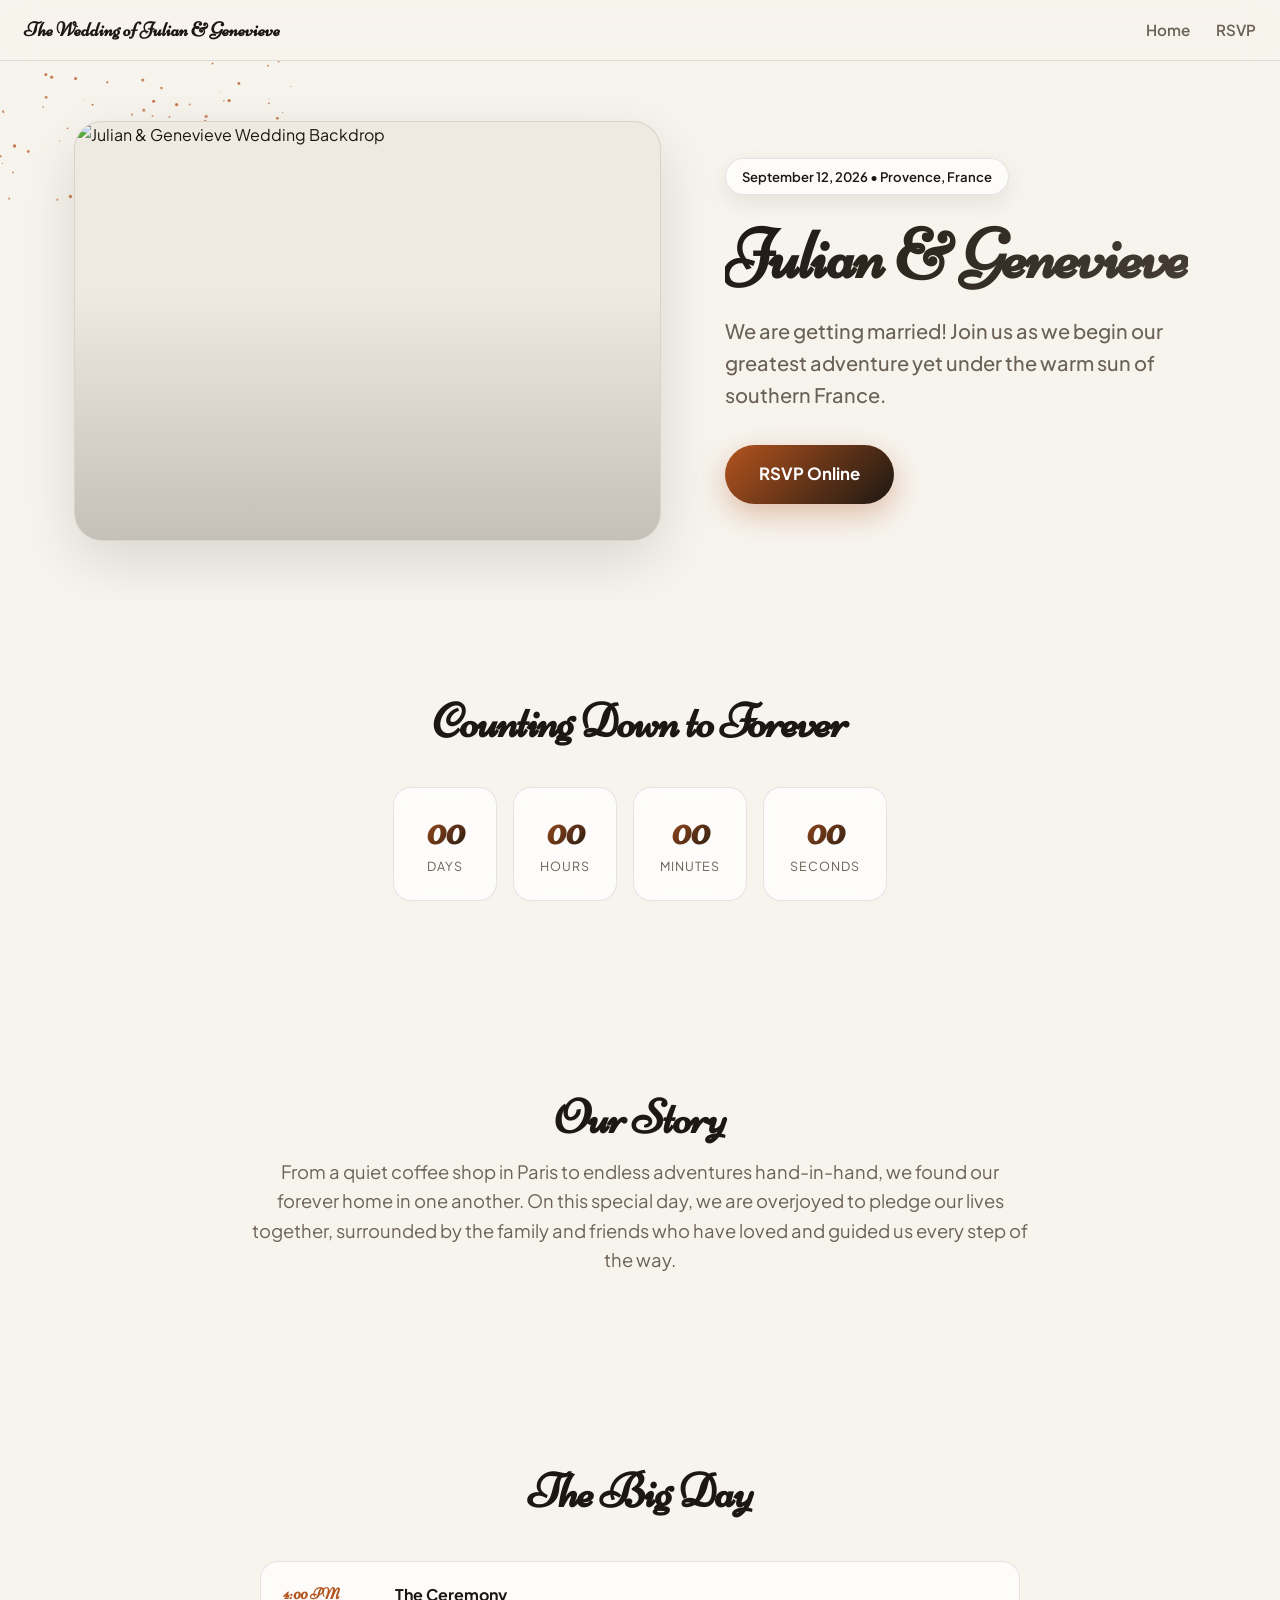
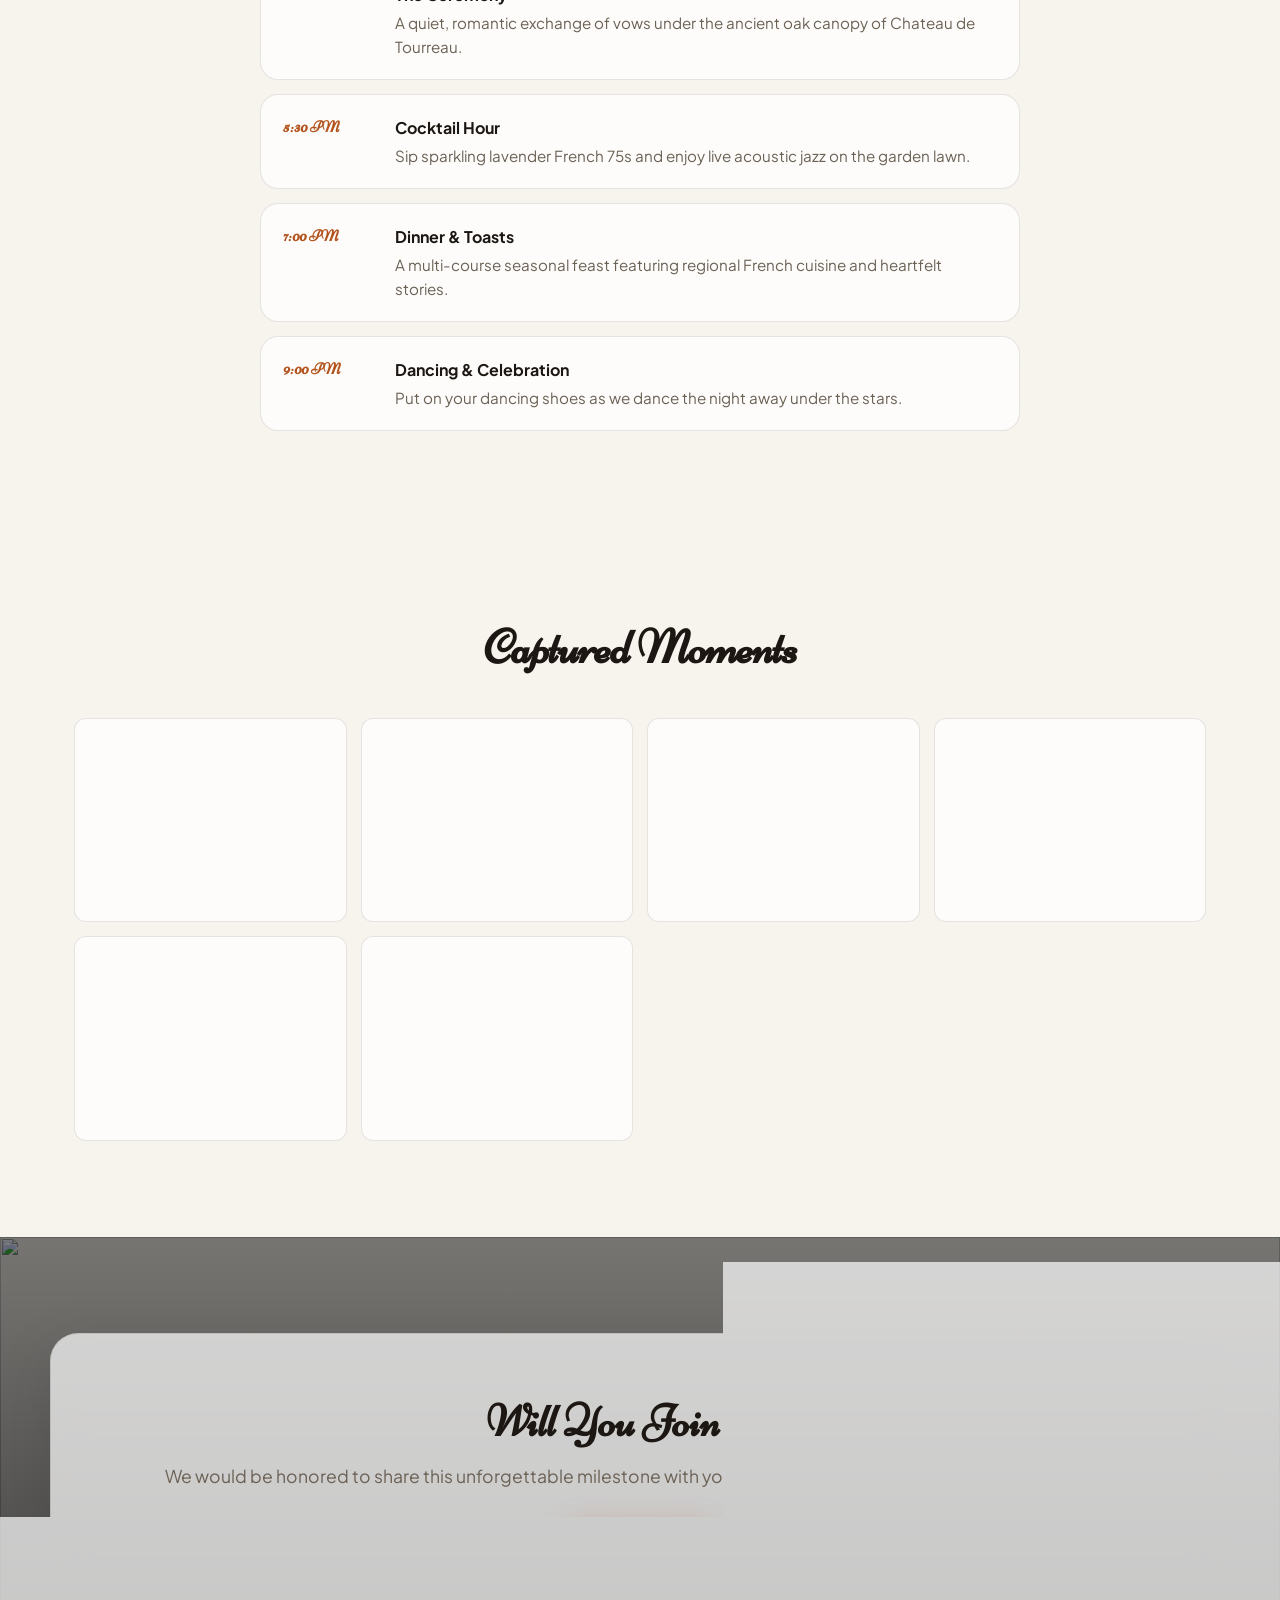
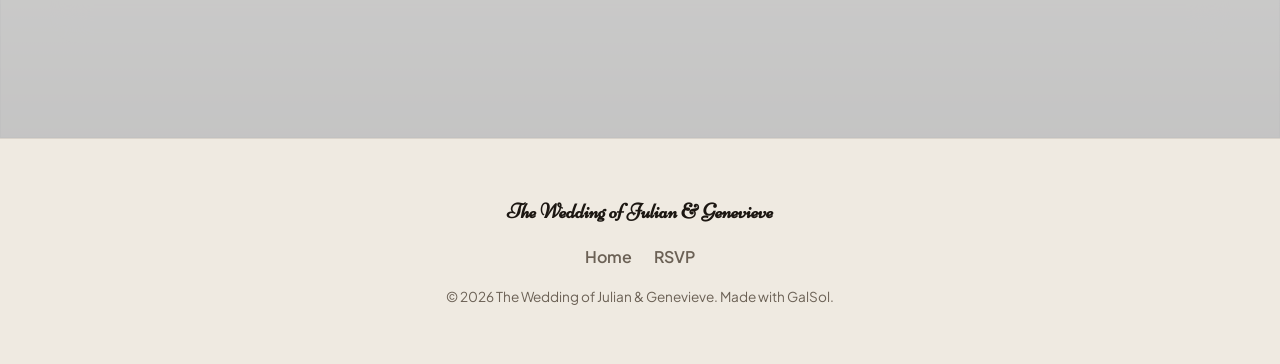
==== commit 6a167172: "chore(autosave): update site" ====
--- a/index.html
+++ b/index.html
@@ -22,6 +22,7 @@
 <link rel="preconnect" href="https://fonts.gstatic.com" crossorigin>
 <link href="https://fonts.googleapis.com/css2?family=Niconne&family=Plus+Jakarta+Sans:wght@400;500;600;700&display=swap" rel="stylesheet">
 <link rel="stylesheet" href="styles.css">
+<link rel="stylesheet" href="hearts-cursor.css">
 </head>
 <body>
 <header class="nav" data-nav>
--- a/styles.css
+++ b/styles.css
@@ -50,13 +50,13 @@
 .nav-burger span{width:24px;height:2px;background:var(--text);border-radius:2px;transition:.25s}
 
 /* hero — full viewport, split screen layout with video on the left, typography on the right */
-.hero-split-section{position:relative;min-height:85vh;display:flex;align-items:center;overflow:hidden;padding:80px 0;background:var(--bg)}
+.hero-split-section{position:relative;min-height:60vh;display:flex;align-items:center;overflow:hidden;padding:56px 0;background:var(--bg)}
 .hero-bg-accent{position:absolute;inset:0;background:radial-gradient(circle at 10% 20%, color-mix(in srgb, var(--accent) 8%, transparent) 0%, transparent 50%), radial-gradient(circle at 90% 80%, color-mix(in srgb, var(--accent2) 6%, transparent) 0%, transparent 60%);z-index:1;pointer-events:none}
 .hero-inner{position:relative;z-index:10;width:100%}
 .hero-split-grid{display:grid;grid-template-columns:1.1fr 0.9fr;gap:64px;align-items:center}
 
 /* video column styling */
-.hero-left-video{position:relative;border-radius:var(--radius-lg);overflow:hidden;aspect-ratio:4/5;box-shadow:var(--shadow);border:1px solid var(--border);background:var(--bg2)}
+.hero-left-video{position:relative;border-radius:var(--radius-lg);overflow:hidden;aspect-ratio:1.4/1;box-shadow:var(--shadow);border:1px solid var(--border);background:var(--bg2)}
 .video-frame-container{position:relative;width:100%;height:100%}
 .hero-split-poster, .hero-split-video{position:absolute;inset:0;width:100%;height:100%;object-fit:cover}
 .hero-split-poster{z-index:2}
@@ -73,7 +73,7 @@
 
 @media (max-width: 968px) {
   .hero-split-grid{grid-template-columns:1fr;gap:40px}
-  .hero-left-video{aspect-ratio:1.2/1;max-height:450px}
+  .hero-left-video{aspect-ratio:1.4/1;max-height:450px}
   .hero-right-content{text-align:center;align-items:center}
   .hero-sub{margin-inline:auto}
   .hero-split-section{padding:40px 0 60px 0}
--- a/hearts-cursor.css
+++ b/hearts-cursor.css
@@ -0,0 +1,36 @@
+.heart-trail-particle {
+  position: fixed;
+  top: 0;
+  left: 0;
+  width: 18px;
+  height: 18px;
+  pointer-events: none;
+  z-index: 99999;
+  will-change: transform, opacity;
+  opacity: 0;
+  animation: floatHeart 2.5s cubic-bezier(0.25, 1, 0.5, 1) forwards;
+}
+
+@keyframes floatHeart {
+  0% {
+    transform: translate3d(var(--x), var(--y), 0) scale(0.4);
+    opacity: 0;
+  }
+  8% {
+    opacity: 0.95;
+    transform: translate3d(var(--x), var(--y), 0) scale(1.1);
+  }
+  15% {
+    transform: translate3d(var(--x), var(--y), 0) scale(1);
+  }
+  100% {
+    transform: translate3d(calc(var(--x) + var(--sway)), calc(var(--y) - 140px), 0) scale(0.5);
+    opacity: 0;
+  }
+}
+
+@media (prefers-reduced-motion: reduce) {
+  .heart-trail-particle {
+    display: none !important;
+  }
+}
